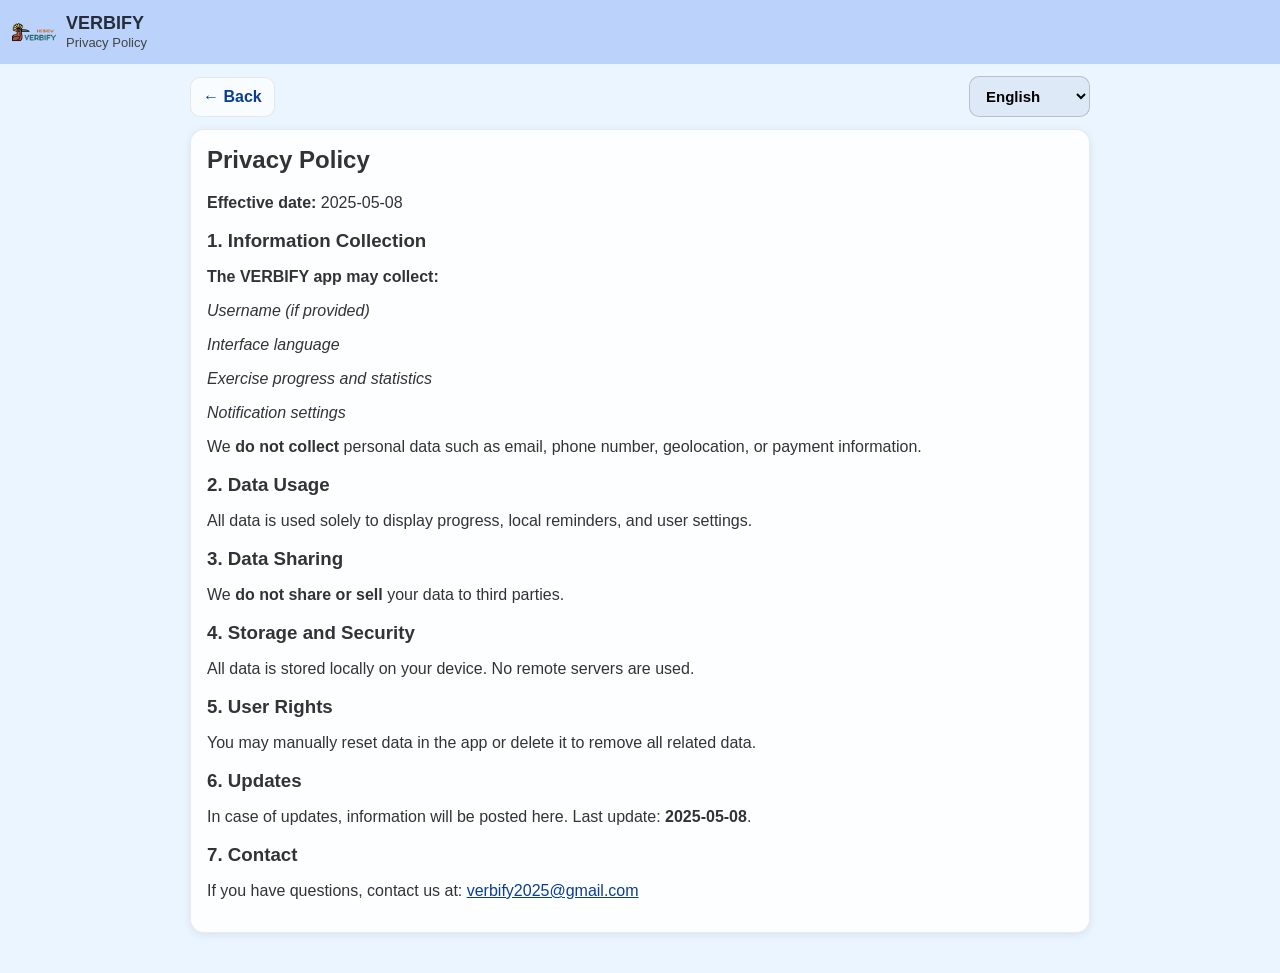
==== privacy.html @ 3adeab03 "Add files via upload" ====
<!DOCTYPE html>
<html lang="en">
<head>
  <meta charset="UTF-8" />
  <meta name="viewport" content="width=device-width, initial-scale=1.0" />
  <meta name="google" content="notranslate" />
  <title>Privacy Policy • VERBIFY</title>

  <style>
    body {
      font-family: sans-serif;
      margin: 0;
      padding: 0;
      background: #eaf5ff;
      color: #333;
    }

    header {
      background: #bbd3fa;
      padding: 10px 12px;
      display: flex;
      align-items: center;
      gap: 10px;
    }

    header img {
      height: 44px;
      width: auto;
    }

    header .title {
      display: flex;
      flex-direction: column;
      line-height: 1.2;
    }

    header .title h1 {
      margin: 0;
      font-size: 18px;
      color: #262d3a;
    }

    header .title p {
      margin: 0;
      font-size: 13px;
      color: #333;
      opacity: 0.9;
    }

    .topbar {
      max-width: 900px;
      margin: 0 auto;
      padding: 12px 16px 0;
      display: flex;
      justify-content: space-between;
      align-items: center;
      gap: 12px;
    }

    .back-link {
      display: inline-flex;
      align-items: center;
      gap: 8px;
      text-decoration: none;
      color: #0b3d91;
      font-weight: 700;
      background: rgba(255,255,255,0.65);
      border: 1px solid rgba(0,0,0,0.08);
      padding: 10px 12px;
      border-radius: 10px;
    }

    .lang-select {
      padding: 10px 12px;
      font-size: 15px;
      font-weight: 700;
      border: 1px solid rgba(0,0,0,0.18);
      border-radius: 10px;
      background: #dee9f8;
      cursor: pointer;
    }

    .container {
      max-width: 900px;
      margin: 0 auto;
      padding: 12px 16px 40px;
    }

    .card {
      background: rgba(255,255,255,0.85);
      border: 1px solid rgba(0,0,0,0.08);
      border-radius: 14px;
      padding: 16px;
      box-shadow: 0 2px 8px rgba(0,0,0,0.08);
    }

    .privacy-text { display: none; }
    .privacy-text.visible { display: block; }

    .privacy-text h2 { margin-top: 0; }
    .privacy-text h3 { margin-bottom: 6px; margin-top: 18px; }

    .rtl { direction: rtl; text-align: right; }
    a { color: #0b3d91; }
  </style>
</head>

<body>
  <header>
    <img src="VERBIFY.png" alt="VERBIFY Logo" />
    <div class="title">
      <h1>VERBIFY</h1>
      <p>Privacy Policy</p>
    </div>
  </header>

  <div class="topbar">
    <a class="back-link" href="index.html">← Back</a>

    <select id="lang" class="lang-select" aria-label="Language">
      <option value="en">English</option>
      <option value="ru">Русский</option>
      <option value="fr">Français</option>
      <option value="es">Español</option>
      <option value="pt">Português</option>
      <option value="ar">العربية</option>
      <option value="am">አማርኛ</option>
      <option value="he">עברית</option>
    </select>
  </div>

  <div class="container">
    <div class="card">

      <!-- RU -->
      <div id="privacy-ru" class="privacy-text">
        <h2>Политика конфиденциальности</h2>
        <p><strong>Дата вступления в силу:</strong> 2025-05-08</p>

        <h3>1. Сбор информации</h3>
        <p><strong>Приложение VERBIFY может собирать:</strong></p>
        <p><em>Имя пользователя (если указано)</em></p>
        <p><em>Язык интерфейса</em></p>
        <p><em>Прогресс и статистику упражнений</em></p>
        <p><em>Настройки уведомлений</em></p>
        <p>Мы <strong>не собираем</strong> личные данные, такие как email, номер телефона, геолокация или платёжные данные.</p>

        <h3>2. Использование данных</h3>
        <p>Все данные используются исключительно для отображения прогресса, локальных напоминаний и пользовательских настроек.</p>

        <h3>3. Передача данных</h3>
        <p>Мы <strong>не передаём и не продаём</strong> ваши данные третьим лицам.</p>

        <h3>4. Хранение и безопасность</h3>
        <p>Все данные хранятся локально на вашем устройстве. Мы не используем удалённые серверы.</p>

        <h3>5. Права пользователя</h3>
        <p>Вы можете сбросить данные вручную в приложении или удалить его, чтобы удалить все связанные данные.</p>

        <h3>6. Обновления</h3>
        <p>В случае обновлений, информация будет размещена здесь. Последнее обновление: <strong>2025-05-08</strong>.</p>

        <h3>7. Контакты</h3>
        <p>Если у вас есть вопросы, напишите нам: <a href="mailto:verbify2025@gmail.com">verbify2025@gmail.com</a></p>
      </div>

      <!-- EN -->
      <div id="privacy-en" class="privacy-text">
        <h2>Privacy Policy</h2>
        <p><strong>Effective date:</strong> 2025-05-08</p>

        <h3>1. Information Collection</h3>
        <p><strong>The VERBIFY app may collect:</strong></p>
        <p><em>Username (if provided)</em></p>
        <p><em>Interface language</em></p>
        <p><em>Exercise progress and statistics</em></p>
        <p><em>Notification settings</em></p>
        <p>We <strong>do not collect</strong> personal data such as email, phone number, geolocation, or payment information.</p>

        <h3>2. Data Usage</h3>
        <p>All data is used solely to display progress, local reminders, and user settings.</p>

        <h3>3. Data Sharing</h3>
        <p>We <strong>do not share or sell</strong> your data to third parties.</p>

        <h3>4. Storage and Security</h3>
        <p>All data is stored locally on your device. No remote servers are used.</p>

        <h3>5. User Rights</h3>
        <p>You may manually reset data in the app or delete it to remove all related data.</p>

        <h3>6. Updates</h3>
        <p>In case of updates, information will be posted here. Last update: <strong>2025-05-08</strong>.</p>

        <h3>7. Contact</h3>
        <p>If you have questions, contact us at: <a href="mailto:verbify2025@gmail.com">verbify2025@gmail.com</a></p>
      </div>

      <!-- FR -->
      <div id="privacy-fr" class="privacy-text">
        <h2>Politique de confidentialité</h2>
        <p><strong>Date d’entrée en vigueur :</strong> 2025-05-08</p>
        <h3>1. Collecte d’informations</h3>
        <p><strong>L'application VERBIFY peut collecter :</strong></p>
        <p><em>Nom d'utilisateur (si fourni)</em></p>
        <p><em>Langue de l’interface</em></p>
        <p><em>Progression et statistiques des exercices</em></p>
        <p><em>Paramètres de notification</em></p>
        <p>Nous <strong>ne collectons pas</strong> de données personnelles telles que l’email, le numéro de téléphone, la géolocalisation ou les informations de paiement.</p>
        <h3>2. Utilisation des données</h3>
        <p>Les données sont utilisées uniquement pour afficher les progrès, envoyer des rappels locaux et gérer les paramètres utilisateur.</p>
        <h3>3. Partage des données</h3>
        <p>Nous <strong>ne partageons ni ne vendons</strong> vos données à des tiers.</p>
        <h3>4. Stockage et sécurité</h3>
        <p>Toutes les données sont stockées localement sur votre appareil. Aucun serveur distant n’est utilisé.</p>
        <h3>5. Droits de l’utilisateur</h3>
        <p>Vous pouvez réinitialiser manuellement les données dans l’application ou la supprimer pour effacer toutes les données associées.</p>
        <h3>6. Mises à jour</h3>
        <p>En cas de mise à jour, les informations seront publiées ici. Dernière mise à jour : <strong>2025-05-08</strong>.</p>
        <h3>7. Contact</h3>
        <p>Si vous avez des questions, contactez-nous à : <a href="mailto:verbify2025@gmail.com">verbify2025@gmail.com</a></p>
      </div>

      <!-- ES -->
      <div id="privacy-es" class="privacy-text">
        <h2>Política de privacidad</h2>
        <p><strong>Fecha de entrada en vigor:</strong> 2025-05-08</p>
        <h3>1. Recopilación de información</h3>
        <p><strong>La app VERBIFY puede recopilar:</strong></p>
        <p><em>Nombre de usuario (si se proporciona)</em></p>
        <p><em>Idioma de la interfaz</em></p>
        <p><em>Progreso y estadísticas de ejercicios</em></p>
        <p><em>Configuración de notificaciones</em></p>
        <p>No <strong>recopilamos</strong> datos personales como correo electrónico, número de teléfono, geolocalización o información de pago.</p>
        <h3>2. Uso de los datos</h3>
        <p>Los datos se usan solo para mostrar el progreso, enviar recordatorios locales y guardar configuraciones del usuario.</p>
        <h3>3. Compartir datos</h3>
        <p>No <strong>compartimos ni vendemos</strong> sus datos a terceros.</p>
        <h3>4. Almacenamiento y seguridad</h3>
        <p>Todos los datos se almacenan localmente en su dispositivo. No se utilizan servidores remotos.</p>
        <h3>5. Derechos del usuario</h3>
        <p>Puede restablecer manualmente los datos en la aplicación o eliminarla para borrar todos los datos.</p>
        <h3>6. Actualizaciones</h3>
        <p>En caso de actualizaciones, se publicará la información aquí. Última actualización: <strong>2025-05-08</strong>.</p>
        <h3>7. Contacto</h3>
        <p>Si tiene preguntas, contáctenos: <a href="mailto:verbify2025@gmail.com">verbify2025@gmail.com</a></p>
      </div>

      <!-- PT -->
      <div id="privacy-pt" class="privacy-text">
        <h2>Política de Privacidade</h2>
        <p><strong>Data de vigência:</strong> 2025-05-08</p>
        <h3>1. Coleta de informações</h3>
        <p><strong>O aplicativo VERBIFY pode coletar:</strong></p>
        <p><em>Nome de usuário (se fornecido)</em></p>
        <p><em>Idioma da interface</em></p>
        <p><em>Progresso e estatísticas dos exercícios</em></p>
        <p><em>Configurações de notificação</em></p>
        <p>Não <strong>coletamos</strong> dados pessoais como email, número de telefone, localização ou informações de pagamento.</p>
        <h3>2. Uso dos dados</h3>
        <p>Todos os dados são usados apenas para exibir progresso, lembretes locais e configurações do usuário.</p>
        <h3>3. Compartilhamento de dados</h3>
        <p>Não <strong>compartilhamos nem vendemos</strong> seus dados a terceiros.</p>
        <h3>4. Armazenamento e segurança</h3>
        <p>Todos os dados são armazenados localmente no seu dispositivo. Não utilizamos servidores remotos.</p>
        <h3>5. Direitos do usuário</h3>
        <p>Você pode redefinir os dados manualmente no aplicativo ou excluí-lo para remover todos os dados.</p>
        <h3>6. Atualizações</h3>
        <p>Em caso de atualizações, as informações serão publicadas aqui. Última atualização: <strong>2025-05-08</strong>.</p>
        <h3>7. Contato</h3>
        <p>Se tiver dúvidas, entre em contato: <a href="mailto:verbify2025@gmail.com">verbify2025@gmail.com</a></p>
      </div>

      <!-- AR -->
      <div id="privacy-ar" class="privacy-text rtl">
        <h2>سياسة الخصوصية</h2>
        <p><strong>تاريخ السريان:</strong> 2025-05-08</p>
        <h3>1. جمع المعلومات</h3>
        <p><strong>قد يقوم تطبيق VERBIFY بجمع:</strong></p>
        <p><em>اسم المستخدم (إذا تم إدخاله)</em></p>
        <p><em>لغة الواجهة</em></p>
        <p><em>تقدّم المستخدم وإحصائيات التمارين</em></p>
        <p><em>إعدادات الإشعارات</em></p>
        <p>نحن <strong>لا نجمع</strong> معلومات شخصية مثل البريد الإلكتروني أو رقم الهاتف أو الموقع الجغرافي أو بيانات الدفع.</p>
        <h3>2. استخدام البيانات</h3>
        <p>يتم استخدام جميع البيانات فقط لعرض التقدم، الإشعارات المحلية، والإعدادات الشخصية.</p>
        <h3>3. مشاركة البيانات</h3>
        <p>نحن <strong>لا نشارك ولا نبيع</strong> بياناتك لأي جهة خارجية.</p>
        <h3>4. التخزين والأمان</h3>
        <p>يتم حفظ جميع البيانات محلياً على جهازك. لا نستخدم خوادم بعيدة.</p>
        <h3>5. حقوق المستخدم</h3>
        <p>يمكنك إعادة تعيين البيانات يدوياً من التطبيق أو حذفه لإزالة جميع البيانات.</p>
        <h3>6. التحديثات</h3>
        <p>في حال وجود تحديثات، سيتم نشر المعلومات هنا. آخر تحديث: <strong>2025-05-08</strong>.</p>
        <h3>7. التواصل</h3>
        <p>للاستفسارات، راسلنا على: <a href="mailto:verbify2025@gmail.com">verbify2025@gmail.com</a></p>
      </div>

      <!-- AM -->
      <div id="privacy-am" class="privacy-text">
        <h2>የግላዊነት ፖሊሲ</h2>
        <p><strong>ተግባራዊ ቀን፡</strong> 2025-05-08</p>
        <h3>1. መረጃ ማከማቻ</h3>
        <p><strong>VERBIFY መተግበሪያ የሚከማቸው መረጃዎች:</strong></p>
        <p><em>የተጠቃሚ ስም (ካስገባው)</em></p>
        <p><em>የትንሳኤ ቋንቋ</em></p>
        <p><em>የልምድ እድገት እና ስታቲስቲክስ</em></p>
        <p><em>የአስታዋሽ ቅንብሮች</em></p>
        <p>እኛ <strong>የግል መረጃዎችን</strong> (ኢሜይል፣ ስልክ፣ አካባቢ፣ የመክፈያ መረጃ) አንከማችም።</p>
        <h3>2. የመረጃ አጠቃቀም</h3>
        <p>መረጃዎቹ ብቻ ለልምድ ማሳያ፣ አስታዋሽ እና ቅንብር ይጠቀማሉ።</p>
        <h3>3. የመረጃ ማጋራት</h3>
        <p>እኛ መረጃዎችን <strong>አንጋራም፣ አንሸጥም</strong>።</p>
        <h3>4. ቀመጥና ደህንነት</h3>
        <p>መረጃዎቹ በመሣሪያዎ ላይ ብቻ ይቀመጣሉ። አርቲፊሻል አካባቢ አይጠቀምም።</p>
        <h3>5. የተጠቃሚ መብቶች</h3>
        <p>መረጃዎችን በመተግበሪያው ማጥፋት ወይም መስረዝ ይችላሉ።</p>
        <h3>6. አዳዲስ እንዲሁም አሻሻዎች</h3>
        <p>በማንኛውም አዳዲስ ላይ መረጃው እዚህ ይታያል። የመጨረሻ ዝመና፡ <strong>2025-05-08</strong></p>
        <h3>7. መገናኛ</h3>
        <p>ለጥያቄዎች፡ <a href="mailto:verbify2025@gmail.com">verbify2025@gmail.com</a></p>
      </div>

      <!-- HE -->
      <div id="privacy-he" class="privacy-text rtl">
        <h2>מדיניות פרטיות</h2>
        <p><strong>תאריך התחולה:</strong> 2025-05-08</p>
        <h3>1. איסוף מידע</h3>
        <p><strong>האפליקציה VERBIFY עשויה לאסוף:</strong></p>
        <p><em>שם משתמש (אם סופק)</em></p>
        <p><em>שפת הממשק</em></p>
        <p><em>התקדמות וסטטיסטיקות של תרגולים</em></p>
        <p><em>הגדרות התראות</em></p>
        <p>איננו <strong>אוספים</strong> מידע אישי כגון דוא"ל, מספר טלפון, מיקום גאוגרפי או פרטי תשלום.</p>
        <h3>2. שימוש במידע</h3>
        <p>כל המידע משמש רק להצגת התקדמות, תזכורות מקומיות והגדרות אישיות.</p>
        <h3>3. שיתוף מידע</h3>
        <p>איננו <strong>משתפים או מוכרים</strong> את המידע שלך לצדדים שלישיים.</p>
        <h3>4. אחסון ואבטחה</h3>
        <p>כל הנתונים נשמרים מקומית על המכשיר שלך. אין שימוש בשרתים חיצוניים.</p>
        <h3>5. זכויות המשתמש</h3>
        <p>ניתן לאפס את המידע באפליקציה או למחוק אותה כדי להסיר את כל הנתונים.</p>
        <h3>6. עדכונים</h3>
        <p>במקרה של עדכונים, המידע יפורסם כאן. עדכון אחרון: <strong>2025-05-08</strong>.</p>
        <h3>7. יצירת קשר</h3>
        <p>לשאלות: <a href="mailto:verbify2025@gmail.com">verbify2025@gmail.com</a></p>
      </div>

    </div>
  </div>

  <script>
    const selector = document.getElementById('lang');

    function getPreferredLang() {
      const browserLangs = (navigator.languages && navigator.languages.length)
        ? navigator.languages
        : [navigator.language || navigator.userLanguage || 'en'];

      for (let lang of browserLangs) {
        if (!lang) continue;
        lang = lang.toLowerCase();
        if (lang.startsWith('ru')) return 'ru';
        if (lang.startsWith('fr')) return 'fr';
        if (lang.startsWith('es')) return 'es';
        if (lang.startsWith('pt')) return 'pt';
        if (lang.startsWith('ar')) return 'ar';
        if (lang.startsWith('am')) return 'am';
        if (lang.startsWith('he') || lang.startsWith('iw')) return 'he';
        if (lang.startsWith('en')) return 'en';
      }
      return 'en';
    }

    function applyLang(lang) {
      // Спрятать всё
      document.querySelectorAll('.privacy-text').forEach(div => div.classList.remove('visible'));

      // Показать нужное
      const current = document.getElementById('privacy-' + lang) || document.getElementById('privacy-en');
      if (current) current.classList.add('visible');

      // RTL для AR/HE
      // (внутри блоков уже стоят rtl-классы, так что это просто подстраховка)
      selector.value = lang;
    }

    // lang из URL ?lang=xx
    function getLangFromQuery() {
      const p = new URLSearchParams(window.location.search);
      const lang = (p.get('lang') || '').toLowerCase();
      const allowed = ['en','ru','fr','es','pt','ar','am','he'];
      return allowed.includes(lang) ? lang : null;
    }

    selector.addEventListener('change', (e) => {
      const lang = e.target.value;
      applyLang(lang);

      // обновим URL, чтобы можно было копировать ссылку
      const url = new URL(window.location.href);
      url.searchParams.set('lang', lang);
      window.history.replaceState({}, '', url.toString());
    });

    window.addEventListener('DOMContentLoaded', () => {
      const fromQuery = getLangFromQuery();
      const initial = fromQuery || getPreferredLang();
      applyLang(initial);
    });
  </script>
</body>
</html>
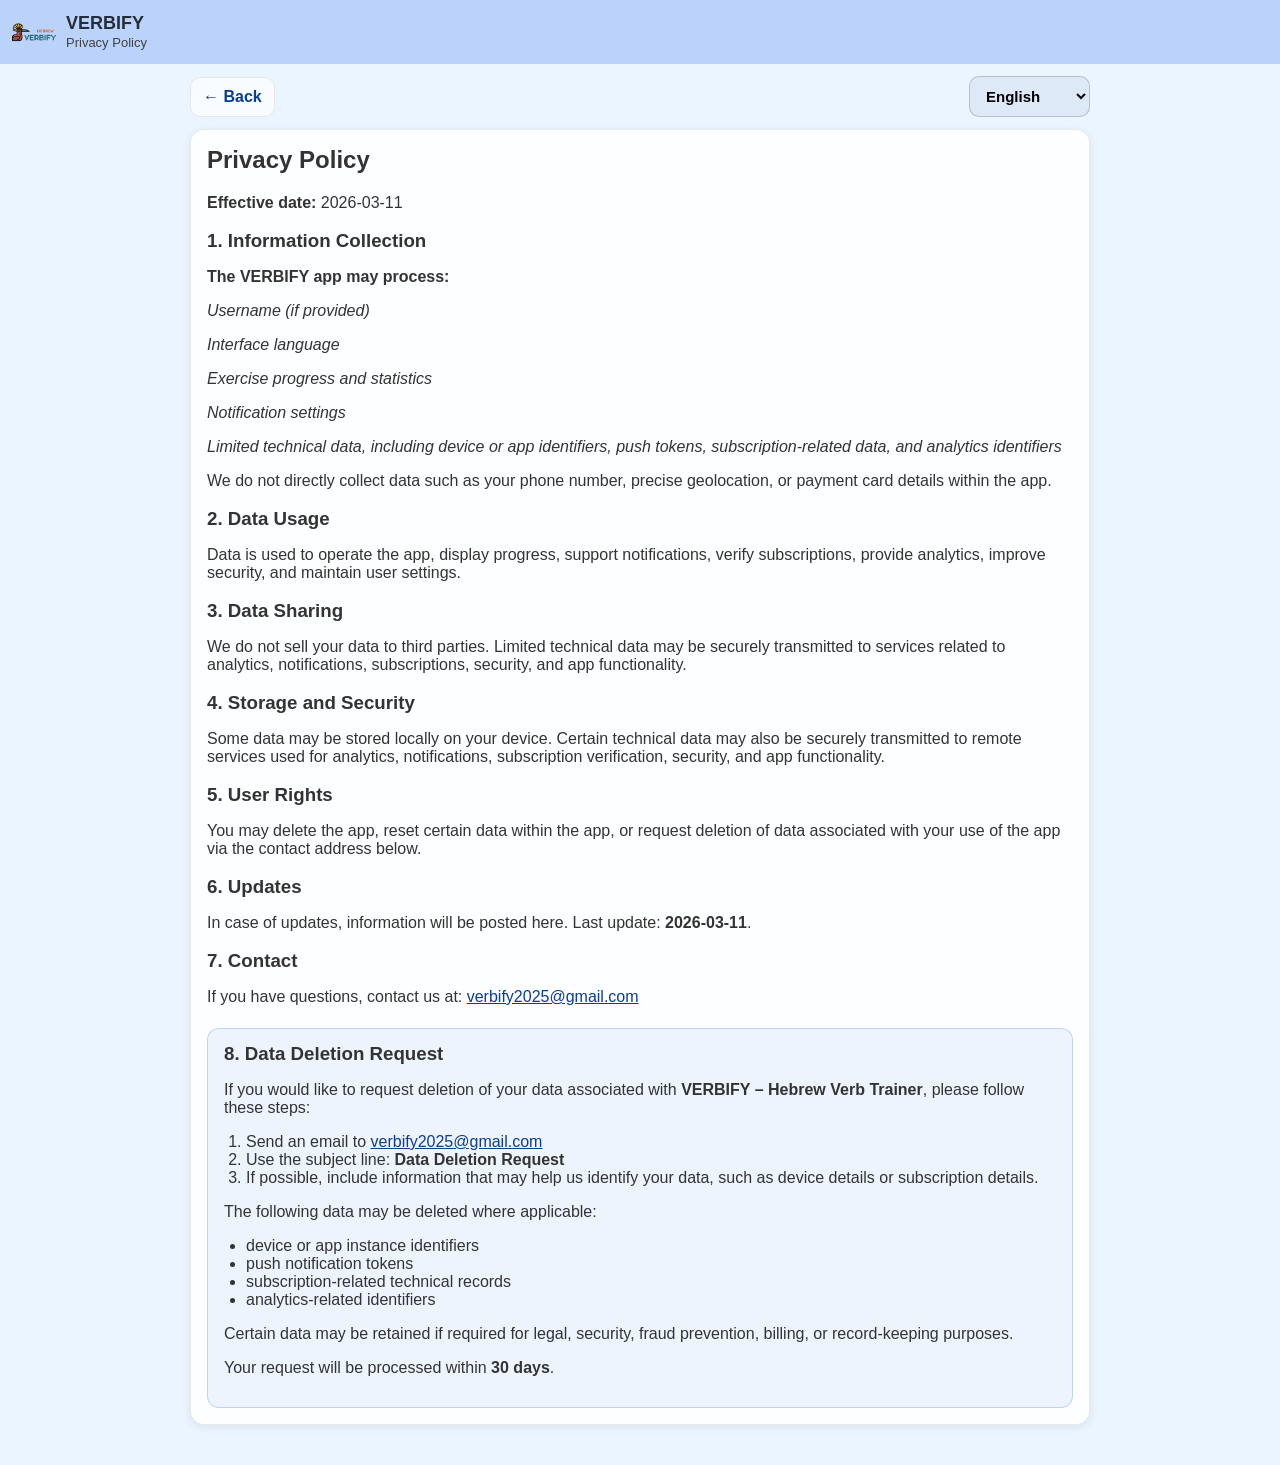
==== commit 15c79c58: "Add files via upload" ====
--- a/privacy.html
+++ b/privacy.html
@@ -100,6 +100,31 @@
     .privacy-text h2 { margin-top: 0; }
     .privacy-text h3 { margin-bottom: 6px; margin-top: 18px; }
 
+    .deletion-box {
+      margin-top: 22px;
+      padding: 14px 16px;
+      background: rgba(187, 211, 250, 0.22);
+      border: 1px solid rgba(11, 61, 145, 0.18);
+      border-radius: 12px;
+    }
+
+    .deletion-box h3 {
+      margin-top: 0;
+    }
+
+    .deletion-box ol,
+    .deletion-box ul {
+      padding-left: 22px;
+      margin-top: 8px;
+      margin-bottom: 10px;
+    }
+
+    .rtl .deletion-box ol,
+    .rtl .deletion-box ul {
+      padding-left: 0;
+      padding-right: 22px;
+    }
+
     .rtl { direction: rtl; text-align: right; }
     a { color: #0b3d91; }
   </style>
@@ -135,215 +160,465 @@
       <!-- RU -->
       <div id="privacy-ru" class="privacy-text">
         <h2>Политика конфиденциальности</h2>
-        <p><strong>Дата вступления в силу:</strong> 2025-05-08</p>
+        <p><strong>Дата вступления в силу:</strong> 2026-03-11</p>
 
         <h3>1. Сбор информации</h3>
-        <p><strong>Приложение VERBIFY может собирать:</strong></p>
+        <p><strong>Приложение VERBIFY может обрабатывать:</strong></p>
         <p><em>Имя пользователя (если указано)</em></p>
         <p><em>Язык интерфейса</em></p>
         <p><em>Прогресс и статистику упражнений</em></p>
         <p><em>Настройки уведомлений</em></p>
-        <p>Мы <strong>не собираем</strong> личные данные, такие как email, номер телефона, геолокация или платёжные данные.</p>
+        <p><em>Ограниченные технические данные, включая идентификаторы устройства или приложения, push-токены, данные, связанные с подпиской, и аналитические идентификаторы</em></p>
+        <p>Мы не собираем напрямую такие данные, как номер телефона, точная геолокация или данные банковской карты внутри приложения.</p>
 
         <h3>2. Использование данных</h3>
-        <p>Все данные используются исключительно для отображения прогресса, локальных напоминаний и пользовательских настроек.</p>
+        <p>Данные используются для работы приложения, отображения прогресса, уведомлений, проверки подписок, аналитики, безопасности и пользовательских настроек.</p>
 
         <h3>3. Передача данных</h3>
-        <p>Мы <strong>не передаём и не продаём</strong> ваши данные третьим лицам.</p>
+        <p>Мы не продаём ваши данные третьим лицам. Ограниченные технические данные могут передаваться в зашифрованном виде сервисам, связанным с аналитикой, уведомлениями, подписками, безопасностью и функциональностью приложения.</p>
 
         <h3>4. Хранение и безопасность</h3>
-        <p>Все данные хранятся локально на вашем устройстве. Мы не используем удалённые серверы.</p>
+        <p>Часть данных может храниться локально на вашем устройстве. Некоторые технические данные также могут безопасно передаваться на удалённые сервисы, используемые для аналитики, уведомлений, проверки подписок, безопасности и работы приложения.</p>
 
         <h3>5. Права пользователя</h3>
-        <p>Вы можете сбросить данные вручную в приложении или удалить его, чтобы удалить все связанные данные.</p>
+        <p>Вы можете удалить приложение, сбросить часть данных внутри приложения или запросить удаление данных, связанных с использованием приложения, по контактному адресу ниже.</p>
 
         <h3>6. Обновления</h3>
-        <p>В случае обновлений, информация будет размещена здесь. Последнее обновление: <strong>2025-05-08</strong>.</p>
+        <p>В случае обновлений информация будет размещена здесь. Последнее обновление: <strong>2026-03-11</strong>.</p>
 
         <h3>7. Контакты</h3>
         <p>Если у вас есть вопросы, напишите нам: <a href="mailto:verbify2025@gmail.com">verbify2025@gmail.com</a></p>
+
+        <div class="deletion-box">
+          <h3>8. Запрос на удаление данных</h3>
+          <p>
+            Если вы хотите запросить удаление данных, связанных с приложением
+            <strong>VERBIFY – Hebrew Verb Trainer</strong>, выполните следующие действия:
+          </p>
+          <ol>
+            <li>Отправьте письмо на адрес <a href="mailto:verbify2025@gmail.com">verbify2025@gmail.com</a></li>
+            <li>Укажите тему письма: <strong>Удаление данных</strong></li>
+            <li>По возможности укажите сведения, которые помогут найти ваши данные, например данные устройства или подписки.</li>
+          </ol>
+          <p>При наличии могут быть удалены следующие данные:</p>
+          <ul>
+            <li>идентификаторы устройства или экземпляра приложения</li>
+            <li>токены push-уведомлений</li>
+            <li>технические записи, связанные с подпиской</li>
+            <li>аналитические идентификаторы</li>
+          </ul>
+          <p>
+            Некоторые данные могут быть сохранены, если это требуется по юридическим причинам,
+            для безопасности, предотвращения мошенничества, биллинга или ведения записей.
+          </p>
+          <p>Запрос обрабатывается в течение <strong>30 дней</strong>.</p>
+        </div>
       </div>
 
       <!-- EN -->
       <div id="privacy-en" class="privacy-text">
         <h2>Privacy Policy</h2>
-        <p><strong>Effective date:</strong> 2025-05-08</p>
+        <p><strong>Effective date:</strong> 2026-03-11</p>
 
         <h3>1. Information Collection</h3>
-        <p><strong>The VERBIFY app may collect:</strong></p>
+        <p><strong>The VERBIFY app may process:</strong></p>
         <p><em>Username (if provided)</em></p>
         <p><em>Interface language</em></p>
         <p><em>Exercise progress and statistics</em></p>
         <p><em>Notification settings</em></p>
-        <p>We <strong>do not collect</strong> personal data such as email, phone number, geolocation, or payment information.</p>
+        <p><em>Limited technical data, including device or app identifiers, push tokens, subscription-related data, and analytics identifiers</em></p>
+        <p>We do not directly collect data such as your phone number, precise geolocation, or payment card details within the app.</p>
 
         <h3>2. Data Usage</h3>
-        <p>All data is used solely to display progress, local reminders, and user settings.</p>
+        <p>Data is used to operate the app, display progress, support notifications, verify subscriptions, provide analytics, improve security, and maintain user settings.</p>
 
         <h3>3. Data Sharing</h3>
-        <p>We <strong>do not share or sell</strong> your data to third parties.</p>
+        <p>We do not sell your data to third parties. Limited technical data may be securely transmitted to services related to analytics, notifications, subscriptions, security, and app functionality.</p>
 
         <h3>4. Storage and Security</h3>
-        <p>All data is stored locally on your device. No remote servers are used.</p>
+        <p>Some data may be stored locally on your device. Certain technical data may also be securely transmitted to remote services used for analytics, notifications, subscription verification, security, and app functionality.</p>
 
         <h3>5. User Rights</h3>
-        <p>You may manually reset data in the app or delete it to remove all related data.</p>
+        <p>You may delete the app, reset certain data within the app, or request deletion of data associated with your use of the app via the contact address below.</p>
 
         <h3>6. Updates</h3>
-        <p>In case of updates, information will be posted here. Last update: <strong>2025-05-08</strong>.</p>
+        <p>In case of updates, information will be posted here. Last update: <strong>2026-03-11</strong>.</p>
 
         <h3>7. Contact</h3>
         <p>If you have questions, contact us at: <a href="mailto:verbify2025@gmail.com">verbify2025@gmail.com</a></p>
+
+        <div class="deletion-box">
+          <h3>8. Data Deletion Request</h3>
+          <p>
+            If you would like to request deletion of your data associated with
+            <strong>VERBIFY – Hebrew Verb Trainer</strong>, please follow these steps:
+          </p>
+          <ol>
+            <li>Send an email to <a href="mailto:verbify2025@gmail.com">verbify2025@gmail.com</a></li>
+            <li>Use the subject line: <strong>Data Deletion Request</strong></li>
+            <li>If possible, include information that may help us identify your data, such as device details or subscription details.</li>
+          </ol>
+          <p>The following data may be deleted where applicable:</p>
+          <ul>
+            <li>device or app instance identifiers</li>
+            <li>push notification tokens</li>
+            <li>subscription-related technical records</li>
+            <li>analytics-related identifiers</li>
+          </ul>
+          <p>
+            Certain data may be retained if required for legal, security, fraud prevention,
+            billing, or record-keeping purposes.
+          </p>
+          <p>Your request will be processed within <strong>30 days</strong>.</p>
+        </div>
       </div>
 
       <!-- FR -->
       <div id="privacy-fr" class="privacy-text">
         <h2>Politique de confidentialité</h2>
-        <p><strong>Date d’entrée en vigueur :</strong> 2025-05-08</p>
+        <p><strong>Date d’entrée en vigueur :</strong> 2026-03-11</p>
+
         <h3>1. Collecte d’informations</h3>
-        <p><strong>L'application VERBIFY peut collecter :</strong></p>
+        <p><strong>L'application VERBIFY peut traiter :</strong></p>
         <p><em>Nom d'utilisateur (si fourni)</em></p>
         <p><em>Langue de l’interface</em></p>
         <p><em>Progression et statistiques des exercices</em></p>
         <p><em>Paramètres de notification</em></p>
-        <p>Nous <strong>ne collectons pas</strong> de données personnelles telles que l’email, le numéro de téléphone, la géolocalisation ou les informations de paiement.</p>
+        <p><em>Données techniques limitées, y compris les identifiants de l’appareil ou de l’application, les jetons push, les données liées à l’abonnement et les identifiants analytiques</em></p>
+        <p>Nous ne collectons pas directement dans l’application des données telles que le numéro de téléphone, la géolocalisation précise ou les informations de carte bancaire.</p>
+
         <h3>2. Utilisation des données</h3>
-        <p>Les données sont utilisées uniquement pour afficher les progrès, envoyer des rappels locaux et gérer les paramètres utilisateur.</p>
+        <p>Les données sont utilisées pour faire fonctionner l’application, afficher la progression, prendre en charge les notifications, vérifier les abonnements, fournir des analyses, renforcer la sécurité et conserver les paramètres utilisateur.</p>
+
         <h3>3. Partage des données</h3>
-        <p>Nous <strong>ne partageons ni ne vendons</strong> vos données à des tiers.</p>
+        <p>Nous ne vendons pas vos données à des tiers. Des données techniques limitées peuvent être transmises de manière sécurisée à des services liés à l’analyse, aux notifications, aux abonnements, à la sécurité et au bon fonctionnement de l’application.</p>
+
         <h3>4. Stockage et sécurité</h3>
-        <p>Toutes les données sont stockées localement sur votre appareil. Aucun serveur distant n’est utilisé.</p>
+        <p>Certaines données peuvent être stockées localement sur votre appareil. Certaines données techniques peuvent également être transmises de manière sécurisée à des services distants utilisés pour l’analyse, les notifications, la vérification des abonnements, la sécurité et le fonctionnement de l’application.</p>
+
         <h3>5. Droits de l’utilisateur</h3>
-        <p>Vous pouvez réinitialiser manuellement les données dans l’application ou la supprimer pour effacer toutes les données associées.</p>
+        <p>Vous pouvez supprimer l’application, réinitialiser certaines données dans l’application ou demander la suppression des données associées à votre utilisation de l’application via l’adresse de contact ci-dessous.</p>
+
         <h3>6. Mises à jour</h3>
-        <p>En cas de mise à jour, les informations seront publiées ici. Dernière mise à jour : <strong>2025-05-08</strong>.</p>
+        <p>En cas de mise à jour, les informations seront publiées ici. Dernière mise à jour : <strong>2026-03-11</strong>.</p>
+
         <h3>7. Contact</h3>
         <p>Si vous avez des questions, contactez-nous à : <a href="mailto:verbify2025@gmail.com">verbify2025@gmail.com</a></p>
+
+        <div class="deletion-box">
+          <h3>8. Demande de suppression des données</h3>
+          <p>
+            Si vous souhaitez demander la suppression des données associées à
+            <strong>VERBIFY – Hebrew Verb Trainer</strong>, veuillez suivre les étapes suivantes :
+          </p>
+          <ol>
+            <li>Envoyez un email à <a href="mailto:verbify2025@gmail.com">verbify2025@gmail.com</a></li>
+            <li>Indiquez l’objet : <strong>Demande de suppression des données</strong></li>
+            <li>Si possible, incluez des informations permettant d’identifier vos données, par exemple des informations sur l’appareil ou l’abonnement.</li>
+          </ol>
+          <p>Les données suivantes peuvent être supprimées, le cas échéant :</p>
+          <ul>
+            <li>identifiants de l’appareil ou de l’instance de l’application</li>
+            <li>jetons de notification push</li>
+            <li>données techniques liées à l’abonnement</li>
+            <li>identifiants liés à l’analyse</li>
+          </ul>
+          <p>
+            Certaines données peuvent être conservées si cela est requis pour des raisons
+            juridiques, de sécurité, de prévention de la fraude, de facturation ou d’archivage.
+          </p>
+          <p>Votre demande sera traitée sous <strong>30 jours</strong>.</p>
+        </div>
       </div>
 
       <!-- ES -->
       <div id="privacy-es" class="privacy-text">
         <h2>Política de privacidad</h2>
-        <p><strong>Fecha de entrada en vigor:</strong> 2025-05-08</p>
+        <p><strong>Fecha de entrada en vigor:</strong> 2026-03-11</p>
+
         <h3>1. Recopilación de información</h3>
-        <p><strong>La app VERBIFY puede recopilar:</strong></p>
+        <p><strong>La app VERBIFY puede procesar:</strong></p>
         <p><em>Nombre de usuario (si se proporciona)</em></p>
         <p><em>Idioma de la interfaz</em></p>
         <p><em>Progreso y estadísticas de ejercicios</em></p>
         <p><em>Configuración de notificaciones</em></p>
-        <p>No <strong>recopilamos</strong> datos personales como correo electrónico, número de teléfono, geolocalización o información de pago.</p>
+        <p><em>Datos técnicos limitados, incluidos identificadores del dispositivo o de la aplicación, tokens push, datos relacionados con la suscripción e identificadores analíticos</em></p>
+        <p>No recopilamos directamente dentro de la aplicación datos como número de teléfono, geolocalización precisa o datos de tarjeta bancaria.</p>
+
         <h3>2. Uso de los datos</h3>
-        <p>Los datos se usan solo para mostrar el progreso, enviar recordatorios locales y guardar configuraciones del usuario.</p>
+        <p>Los datos se utilizan para el funcionamiento de la aplicación, mostrar el progreso, gestionar notificaciones, verificar suscripciones, proporcionar analítica, mejorar la seguridad y mantener la configuración del usuario.</p>
+
         <h3>3. Compartir datos</h3>
-        <p>No <strong>compartimos ni vendemos</strong> sus datos a terceros.</p>
+        <p>No vendemos sus datos a terceros. Los datos técnicos limitados pueden transmitirse de forma segura a servicios relacionados con analítica, notificaciones, suscripciones, seguridad y funcionalidad de la aplicación.</p>
+
         <h3>4. Almacenamiento y seguridad</h3>
-        <p>Todos los datos se almacenan localmente en su dispositivo. No se utilizan servidores remotos.</p>
+        <p>Algunos datos pueden almacenarse localmente en su dispositivo. Ciertos datos técnicos también pueden transmitirse de forma segura a servicios remotos utilizados para analítica, notificaciones, verificación de suscripciones, seguridad y funcionamiento de la aplicación.</p>
+
         <h3>5. Derechos del usuario</h3>
-        <p>Puede restablecer manualmente los datos en la aplicación o eliminarla para borrar todos los datos.</p>
+        <p>Puede eliminar la aplicación, restablecer ciertos datos dentro de la aplicación o solicitar la eliminación de los datos asociados a su uso de la aplicación mediante la dirección de contacto que aparece a continuación.</p>
+
         <h3>6. Actualizaciones</h3>
-        <p>En caso de actualizaciones, se publicará la información aquí. Última actualización: <strong>2025-05-08</strong>.</p>
+        <p>En caso de actualizaciones, se publicará la información aquí. Última actualización: <strong>2026-03-11</strong>.</p>
+
         <h3>7. Contacto</h3>
         <p>Si tiene preguntas, contáctenos: <a href="mailto:verbify2025@gmail.com">verbify2025@gmail.com</a></p>
+
+        <div class="deletion-box">
+          <h3>8. Solicitud de eliminación de datos</h3>
+          <p>
+            Si desea solicitar la eliminación de los datos asociados con
+            <strong>VERBIFY – Hebrew Verb Trainer</strong>, siga estos pasos:
+          </p>
+          <ol>
+            <li>Envíe un correo a <a href="mailto:verbify2025@gmail.com">verbify2025@gmail.com</a></li>
+            <li>Use el asunto: <strong>Solicitud de eliminación de datos</strong></li>
+            <li>Si es posible, incluya información que nos ayude a identificar sus datos, por ejemplo detalles del dispositivo o de la suscripción.</li>
+          </ol>
+          <p>Cuando corresponda, se podrán eliminar los siguientes datos:</p>
+          <ul>
+            <li>identificadores del dispositivo o de la instancia de la aplicación</li>
+            <li>tokens de notificaciones push</li>
+            <li>registros técnicos relacionados con la suscripción</li>
+            <li>identificadores relacionados con analítica</li>
+          </ul>
+          <p>
+            Algunos datos pueden conservarse si es necesario por motivos legales,
+            de seguridad, prevención del fraude, facturación o mantenimiento de registros.
+          </p>
+          <p>La solicitud se procesará en un plazo de <strong>30 días</strong>.</p>
+        </div>
       </div>
 
       <!-- PT -->
       <div id="privacy-pt" class="privacy-text">
         <h2>Política de Privacidade</h2>
-        <p><strong>Data de vigência:</strong> 2025-05-08</p>
+        <p><strong>Data de vigência:</strong> 2026-03-11</p>
+
         <h3>1. Coleta de informações</h3>
-        <p><strong>O aplicativo VERBIFY pode coletar:</strong></p>
+        <p><strong>O aplicativo VERBIFY pode processar:</strong></p>
         <p><em>Nome de usuário (se fornecido)</em></p>
         <p><em>Idioma da interface</em></p>
         <p><em>Progresso e estatísticas dos exercícios</em></p>
         <p><em>Configurações de notificação</em></p>
-        <p>Não <strong>coletamos</strong> dados pessoais como email, número de telefone, localização ou informações de pagamento.</p>
+        <p><em>Dados técnicos limitados, incluindo identificadores do dispositivo ou do aplicativo, tokens push, dados relacionados à assinatura e identificadores analíticos</em></p>
+        <p>Não coletamos diretamente dentro do aplicativo dados como número de telefone, geolocalização precisa ou dados de cartão de pagamento.</p>
+
         <h3>2. Uso dos dados</h3>
-        <p>Todos os dados são usados apenas para exibir progresso, lembretes locais e configurações do usuário.</p>
+        <p>Os dados são usados para operar o aplicativo, exibir progresso, oferecer notificações, verificar assinaturas, fornecer análises, melhorar a segurança e manter as configurações do usuário.</p>
+
         <h3>3. Compartilhamento de dados</h3>
-        <p>Não <strong>compartilhamos nem vendemos</strong> seus dados a terceiros.</p>
+        <p>Não vendemos seus dados a terceiros. Dados técnicos limitados podem ser transmitidos com segurança para serviços relacionados a análises, notificações, assinaturas, segurança e funcionalidade do aplicativo.</p>
+
         <h3>4. Armazenamento e segurança</h3>
-        <p>Todos os dados são armazenados localmente no seu dispositivo. Não utilizamos servidores remotos.</p>
+        <p>Alguns dados podem ser armazenados localmente no seu dispositivo. Certos dados técnicos também podem ser transmitidos com segurança para serviços remotos usados para análises, notificações, verificação de assinaturas, segurança e funcionamento do aplicativo.</p>
+
         <h3>5. Direitos do usuário</h3>
-        <p>Você pode redefinir os dados manualmente no aplicativo ou excluí-lo para remover todos os dados.</p>
+        <p>Você pode excluir o aplicativo, redefinir certos dados dentro do aplicativo ou solicitar a exclusão de dados associados ao seu uso do aplicativo através do endereço de contato abaixo.</p>
+
         <h3>6. Atualizações</h3>
-        <p>Em caso de atualizações, as informações serão publicadas aqui. Última atualização: <strong>2025-05-08</strong>.</p>
+        <p>Em caso de atualizações, as informações serão publicadas aqui. Última atualização: <strong>2026-03-11</strong>.</p>
+
         <h3>7. Contato</h3>
         <p>Se tiver dúvidas, entre em contato: <a href="mailto:verbify2025@gmail.com">verbify2025@gmail.com</a></p>
+
+        <div class="deletion-box">
+          <h3>8. Solicitação de exclusão de dados</h3>
+          <p>
+            Se você deseja solicitar a exclusão dos dados associados ao
+            <strong>VERBIFY – Hebrew Verb Trainer</strong>, siga estas etapas:
+          </p>
+          <ol>
+            <li>Envie um email para <a href="mailto:verbify2025@gmail.com">verbify2025@gmail.com</a></li>
+            <li>Use o assunto: <strong>Solicitação de exclusão de dados</strong></li>
+            <li>Se possível, inclua informações que ajudem a identificar seus dados, como detalhes do dispositivo ou da assinatura.</li>
+          </ol>
+          <p>Quando aplicável, os seguintes dados poderão ser excluídos:</p>
+          <ul>
+            <li>identificadores do dispositivo ou da instância do aplicativo</li>
+            <li>tokens de notificações push</li>
+            <li>registros técnicos relacionados à assinatura</li>
+            <li>identificadores relacionados à análise</li>
+          </ul>
+          <p>
+            Alguns dados podem ser mantidos quando necessário por motivos legais,
+            de segurança, prevenção de fraude, cobrança ou manutenção de registros.
+          </p>
+          <p>A solicitação será processada em até <strong>30 dias</strong>.</p>
+        </div>
       </div>
 
       <!-- AR -->
       <div id="privacy-ar" class="privacy-text rtl">
         <h2>سياسة الخصوصية</h2>
-        <p><strong>تاريخ السريان:</strong> 2025-05-08</p>
+        <p><strong>تاريخ السريان:</strong> 2026-03-11</p>
+
         <h3>1. جمع المعلومات</h3>
-        <p><strong>قد يقوم تطبيق VERBIFY بجمع:</strong></p>
+        <p><strong>قد يقوم تطبيق VERBIFY بمعالجة:</strong></p>
         <p><em>اسم المستخدم (إذا تم إدخاله)</em></p>
         <p><em>لغة الواجهة</em></p>
         <p><em>تقدّم المستخدم وإحصائيات التمارين</em></p>
         <p><em>إعدادات الإشعارات</em></p>
-        <p>نحن <strong>لا نجمع</strong> معلومات شخصية مثل البريد الإلكتروني أو رقم الهاتف أو الموقع الجغرافي أو بيانات الدفع.</p>
+        <p><em>بيانات تقنية محدودة، بما في ذلك معرّفات الجهاز أو التطبيق، ورموز push، والبيانات المتعلقة بالاشتراك، والمعرّفات التحليلية</em></p>
+        <p>نحن لا نجمع مباشرة داخل التطبيق بيانات مثل رقم الهاتف أو الموقع الجغرافي الدقيق أو بيانات بطاقة الدفع.</p>
+
         <h3>2. استخدام البيانات</h3>
-        <p>يتم استخدام جميع البيانات فقط لعرض التقدم، الإشعارات المحلية، والإعدادات الشخصية.</p>
+        <p>تُستخدم البيانات لتشغيل التطبيق، وعرض التقدم، ودعم الإشعارات، والتحقق من الاشتراكات، وتوفير التحليلات، وتعزيز الأمان، والحفاظ على إعدادات المستخدم.</p>
+
         <h3>3. مشاركة البيانات</h3>
-        <p>نحن <strong>لا نشارك ولا نبيع</strong> بياناتك لأي جهة خارجية.</p>
+        <p>نحن لا نبيع بياناتك لأطراف ثالثة. قد يتم نقل بيانات تقنية محدودة بشكل آمن إلى خدمات مرتبطة بالتحليلات والإشعارات والاشتراكات والأمان ووظائف التطبيق.</p>
+
         <h3>4. التخزين والأمان</h3>
-        <p>يتم حفظ جميع البيانات محلياً على جهازك. لا نستخدم خوادم بعيدة.</p>
+        <p>قد يتم تخزين بعض البيانات محلياً على جهازك. كما قد يتم نقل بعض البيانات التقنية بشكل آمن إلى خدمات بعيدة تُستخدم للتحليلات والإشعارات والتحقق من الاشتراكات والأمان وتشغيل التطبيق.</p>
+
         <h3>5. حقوق المستخدم</h3>
-        <p>يمكنك إعادة تعيين البيانات يدوياً من التطبيق أو حذفه لإزالة جميع البيانات.</p>
+        <p>يمكنك حذف التطبيق، أو إعادة تعيين بعض البيانات داخله، أو طلب حذف البيانات المرتبطة باستخدامك للتطبيق عبر عنوان الاتصال أدناه.</p>
+
         <h3>6. التحديثات</h3>
-        <p>في حال وجود تحديثات، سيتم نشر المعلومات هنا. آخر تحديث: <strong>2025-05-08</strong>.</p>
+        <p>في حال وجود تحديثات، سيتم نشر المعلومات هنا. آخر تحديث: <strong>2026-03-11</strong>.</p>
+
         <h3>7. التواصل</h3>
         <p>للاستفسارات، راسلنا على: <a href="mailto:verbify2025@gmail.com">verbify2025@gmail.com</a></p>
+
+        <div class="deletion-box">
+          <h3>8. طلب حذف البيانات</h3>
+          <p>
+            إذا كنت ترغب في طلب حذف البيانات المرتبطة بتطبيق
+            <strong>VERBIFY – Hebrew Verb Trainer</strong>، يرجى اتباع الخطوات التالية:
+          </p>
+          <ol>
+            <li>أرسل رسالة إلى <a href="mailto:verbify2025@gmail.com">verbify2025@gmail.com</a></li>
+            <li>اكتب في عنوان الرسالة: <strong>طلب حذف البيانات</strong></li>
+            <li>إذا أمكن، أرفق معلومات تساعدنا في تحديد بياناتك، مثل معلومات الجهاز أو الاشتراك.</li>
+          </ol>
+          <p>قد يتم حذف البيانات التالية عند الاقتضاء:</p>
+          <ul>
+            <li>معرّفات الجهاز أو معرّفات نسخة التطبيق</li>
+            <li>رموز إشعارات الدفع</li>
+            <li>السجلات التقنية المتعلقة بالاشتراك</li>
+            <li>المعرّفات المتعلقة بالتحليلات</li>
+          </ul>
+          <p>
+            قد نحتفظ ببعض البيانات إذا كان ذلك مطلوباً لأسباب قانونية أو أمنية
+            أو لمنع الاحتيال أو للفوترة أو لحفظ السجلات.
+          </p>
+          <p>تتم معالجة الطلب خلال <strong>30 يوماً</strong>.</p>
+        </div>
       </div>
 
       <!-- AM -->
       <div id="privacy-am" class="privacy-text">
         <h2>የግላዊነት ፖሊሲ</h2>
-        <p><strong>ተግባራዊ ቀን፡</strong> 2025-05-08</p>
+        <p><strong>ተግባራዊ ቀን፡</strong> 2026-03-11</p>
+
         <h3>1. መረጃ ማከማቻ</h3>
-        <p><strong>VERBIFY መተግበሪያ የሚከማቸው መረጃዎች:</strong></p>
+        <p><strong>VERBIFY መተግበሪያ ሊያከናውን የሚችለው:</strong></p>
         <p><em>የተጠቃሚ ስም (ካስገባው)</em></p>
         <p><em>የትንሳኤ ቋንቋ</em></p>
         <p><em>የልምድ እድገት እና ስታቲስቲክስ</em></p>
         <p><em>የአስታዋሽ ቅንብሮች</em></p>
-        <p>እኛ <strong>የግል መረጃዎችን</strong> (ኢሜይል፣ ስልክ፣ አካባቢ፣ የመክፈያ መረጃ) አንከማችም።</p>
+        <p><em>የመሣሪያ ወይም የመተግበሪያ መለያዎች፣ push token ዎች፣ ከምዝገባ ጋር የተያያዙ መረጃዎች እና የanalytics መለያዎችን ጨምሮ የተገደቡ ቴክኒካዊ ውሂቦች</em></p>
+        <p>በመተግበሪያው ውስጥ በቀጥታ እንደ ስልክ ቁጥር፣ ትክክለኛ አካባቢ ወይም የካርድ ክፍያ መረጃ አንሰበስብም።</p>
+
         <h3>2. የመረጃ አጠቃቀም</h3>
-        <p>መረጃዎቹ ብቻ ለልምድ ማሳያ፣ አስታዋሽ እና ቅንብር ይጠቀማሉ።</p>
+        <p>መረጃዎቹ ለመተግበሪያው ሥራ፣ ልምድ ማሳያ፣ ማሳወቂያዎች፣ ምዝገባ ማረጋገጫ፣ ትንታኔ፣ ደህንነት እና የተጠቃሚ ቅንብሮች ይጠቀማሉ።</p>
+
         <h3>3. የመረጃ ማጋራት</h3>
-        <p>እኛ መረጃዎችን <strong>አንጋራም፣ አንሸጥም</strong>።</p>
+        <p>መረጃዎችዎን ለሶስተኛ ወገኖች አንሸጥም። የተገደቡ ቴክኒካዊ ውሂቦች ከanalytics፣ ማሳወቂያዎች፣ ምዝገባዎች፣ ደህንነት እና የመተግበሪያ ሥራ ጋር ወደ ተያያዙ አገልግሎቶች በደህና ሊላኩ ይችላሉ።</p>
+
         <h3>4. ቀመጥና ደህንነት</h3>
-        <p>መረጃዎቹ በመሣሪያዎ ላይ ብቻ ይቀመጣሉ። አርቲፊሻል አካባቢ አይጠቀምም።</p>
+        <p>አንዳንድ ውሂቦች በመሣሪያዎ ላይ በአካባቢ ሊቀመጡ ይችላሉ። አንዳንድ ቴክኒካዊ ውሂቦች ደግሞ ለanalytics፣ ማሳወቂያ፣ ምዝገባ ማረጋገጫ፣ ደህንነት እና የመተግበሪያ ሥራ የሚውሉ የርቀት አገልግሎቶች በደህና ሊላኩ ይችላሉ።</p>
+
         <h3>5. የተጠቃሚ መብቶች</h3>
-        <p>መረጃዎችን በመተግበሪያው ማጥፋት ወይም መስረዝ ይችላሉ።</p>
+        <p>መተግበሪያውን ማስወገድ፣ በውስጡ አንዳንድ ውሂቦችን እንደገና ማስጀመር ወይም ከመጠቀምዎ ጋር የተያያዘ ውሂብ እንዲሰረዝ ከታች ባለው አድራሻ መጠየቅ ይችላሉ።</p>
+
         <h3>6. አዳዲስ እንዲሁም አሻሻዎች</h3>
-        <p>በማንኛውም አዳዲስ ላይ መረጃው እዚህ ይታያል። የመጨረሻ ዝመና፡ <strong>2025-05-08</strong></p>
+        <p>በማንኛውም አዳዲስ ላይ መረጃው እዚህ ይታያል። የመጨረሻ ዝመና፡ <strong>2026-03-11</strong></p>
+
         <h3>7. መገናኛ</h3>
         <p>ለጥያቄዎች፡ <a href="mailto:verbify2025@gmail.com">verbify2025@gmail.com</a></p>
+
+        <div class="deletion-box">
+          <h3>8. የውሂብ ማጥፋት ጥያቄ</h3>
+          <p>
+            ከ <strong>VERBIFY – Hebrew Verb Trainer</strong> ጋር የተያያዘ ውሂብዎን እንዲሰረዝ
+            መጠየቅ ከፈለጉ እባክዎ እነዚህን ደረጃዎች ይከተሉ:
+          </p>
+          <ol>
+            <li>ወደ <a href="mailto:verbify2025@gmail.com">verbify2025@gmail.com</a> ኢሜይል ይላኩ</li>
+            <li>በርዕሱ ላይ <strong>የውሂብ ማጥፋት ጥያቄ</strong> ብለው ይጻፉ</li>
+            <li>ከተቻለ ውሂብዎን ለመለየት የሚረዱ የመሣሪያ ወይም የምዝገባ መረጃዎችን ያካትቱ</li>
+          </ol>
+          <p>ካለ እነዚህ ዓይነት ውሂቦች ሊሰረዙ ይችላሉ:</p>
+          <ul>
+            <li>የመሣሪያ መለያዎች ወይም የመተግበሪያ መለያዎች</li>
+            <li>የpush ማሳወቂያ token ዎች</li>
+            <li>ከምዝገባ ጋር የተያያዙ ቴክኒካዊ መዝገቦች</li>
+            <li>ከanalytics ጋር የተያያዙ መለያዎች</li>
+          </ul>
+          <p>
+            አንዳንድ ውሂቦች በሕግ፣ በደህንነት፣ በማጭበርበር መከላከል፣
+            በክፍያ ወይም በመዝገብ ጥበቃ ምክንያት ሊቀመጡ ይችላሉ።
+          </p>
+          <p>ጥያቄው በ <strong>30 ቀናት</strong> ውስጥ ይታያል።</p>
+        </div>
       </div>
 
       <!-- HE -->
       <div id="privacy-he" class="privacy-text rtl">
         <h2>מדיניות פרטיות</h2>
-        <p><strong>תאריך התחולה:</strong> 2025-05-08</p>
+        <p><strong>תאריך התחולה:</strong> 2026-03-11</p>
+
         <h3>1. איסוף מידע</h3>
-        <p><strong>האפליקציה VERBIFY עשויה לאסוף:</strong></p>
+        <p><strong>האפליקציה VERBIFY עשויה לעבד:</strong></p>
         <p><em>שם משתמש (אם סופק)</em></p>
         <p><em>שפת הממשק</em></p>
         <p><em>התקדמות וסטטיסטיקות של תרגולים</em></p>
         <p><em>הגדרות התראות</em></p>
-        <p>איננו <strong>אוספים</strong> מידע אישי כגון דוא"ל, מספר טלפון, מיקום גאוגרפי או פרטי תשלום.</p>
+        <p><em>נתונים טכניים מוגבלים, כולל מזהי מכשיר או אפליקציה, טוקנים של push, נתונים הקשורים למנוי ומזהים אנליטיים</em></p>
+        <p>איננו אוספים ישירות בתוך האפליקציה נתונים כגון מספר טלפון, מיקום מדויק או פרטי כרטיס תשלום.</p>
+
         <h3>2. שימוש במידע</h3>
-        <p>כל המידע משמש רק להצגת התקדמות, תזכורות מקומיות והגדרות אישיות.</p>
+        <p>הנתונים משמשים להפעלת האפליקציה, להצגת התקדמות, לתמיכה בהתראות, לאימות מנויים, לניתוח נתונים, לשיפור האבטחה ולשמירת הגדרות המשתמש.</p>
+
         <h3>3. שיתוף מידע</h3>
-        <p>איננו <strong>משתפים או מוכרים</strong> את המידע שלך לצדדים שלישיים.</p>
+        <p>איננו מוכרים את הנתונים שלך לצדדים שלישיים. נתונים טכניים מוגבלים עשויים להיות מועברים באופן מאובטח לשירותים הקשורים לניתוח נתונים, התראות, מנויים, אבטחה ותפקוד האפליקציה.</p>
+
         <h3>4. אחסון ואבטחה</h3>
-        <p>כל הנתונים נשמרים מקומית על המכשיר שלך. אין שימוש בשרתים חיצוניים.</p>
+        <p>חלק מהנתונים עשוי להישמר מקומית על המכשיר שלך. נתונים טכניים מסוימים עשויים גם להיות מועברים באופן מאובטח לשירותים מרוחקים המשמשים לניתוח נתונים, התראות, אימות מנויים, אבטחה ותפעול האפליקציה.</p>
+
         <h3>5. זכויות המשתמש</h3>
-        <p>ניתן לאפס את המידע באפליקציה או למחוק אותה כדי להסיר את כל הנתונים.</p>
+        <p>באפשרותך למחוק את האפליקציה, לאפס נתונים מסוימים בתוכה, או לבקש מחיקה של נתונים הקשורים לשימוש שלך באפליקציה באמצעות כתובת הקשר שלמטה.</p>
+
         <h3>6. עדכונים</h3>
-        <p>במקרה של עדכונים, המידע יפורסם כאן. עדכון אחרון: <strong>2025-05-08</strong>.</p>
+        <p>במקרה של עדכונים, המידע יפורסם כאן. עדכון אחרון: <strong>2026-03-11</strong>.</p>
+
         <h3>7. יצירת קשר</h3>
         <p>לשאלות: <a href="mailto:verbify2025@gmail.com">verbify2025@gmail.com</a></p>
+
+        <div class="deletion-box">
+          <h3>8. בקשה למחיקת נתונים</h3>
+          <p>
+            אם ברצונך לבקש מחיקה של נתונים הקשורים לאפליקציית
+            <strong>VERBIFY – Hebrew Verb Trainer</strong>, יש לפעול כך:
+          </p>
+          <ol>
+            <li>שלח/י אימייל אל <a href="mailto:verbify2025@gmail.com">verbify2025@gmail.com</a></li>
+            <li>יש לציין בנושא ההודעה: <strong>בקשה למחיקת נתונים</strong></li>
+            <li>ככל האפשר, יש לצרף פרטים שיסייעו לנו לזהות את הנתונים, למשל פרטי מכשיר או פרטי מנוי</li>
+          </ol>
+          <p>במקרה הרלוונטי, ייתכן שנמחק את סוגי הנתונים הבאים:</p>
+          <ul>
+            <li>מזהי מכשיר או מזהי מופע אפליקציה</li>
+            <li>טוקנים של התראות push</li>
+            <li>רשומות טכניות הקשורות למנוי</li>
+            <li>מזהים הקשורים לניתוח נתונים</li>
+          </ul>
+          <p>
+            ייתכן שחלק מהנתונים יישמרו אם הדבר נדרש מסיבות משפטיות,
+            אבטחה, מניעת הונאה, חיוב או ניהול רשומות.
+          </p>
+          <p>הבקשה תטופל בתוך <strong>30 ימים</strong>.</p>
+        </div>
       </div>
 
     </div>
@@ -373,19 +648,12 @@
     }
 
     function applyLang(lang) {
-      // Спрятать всё
       document.querySelectorAll('.privacy-text').forEach(div => div.classList.remove('visible'));
-
-      // Показать нужное
       const current = document.getElementById('privacy-' + lang) || document.getElementById('privacy-en');
       if (current) current.classList.add('visible');
-
-      // RTL для AR/HE
-      // (внутри блоков уже стоят rtl-классы, так что это просто подстраховка)
       selector.value = lang;
     }
 
-    // lang из URL ?lang=xx
     function getLangFromQuery() {
       const p = new URLSearchParams(window.location.search);
       const lang = (p.get('lang') || '').toLowerCase();
@@ -397,7 +665,6 @@
       const lang = e.target.value;
       applyLang(lang);
 
-      // обновим URL, чтобы можно было копировать ссылку
       const url = new URL(window.location.href);
       url.searchParams.set('lang', lang);
       window.history.replaceState({}, '', url.toString());
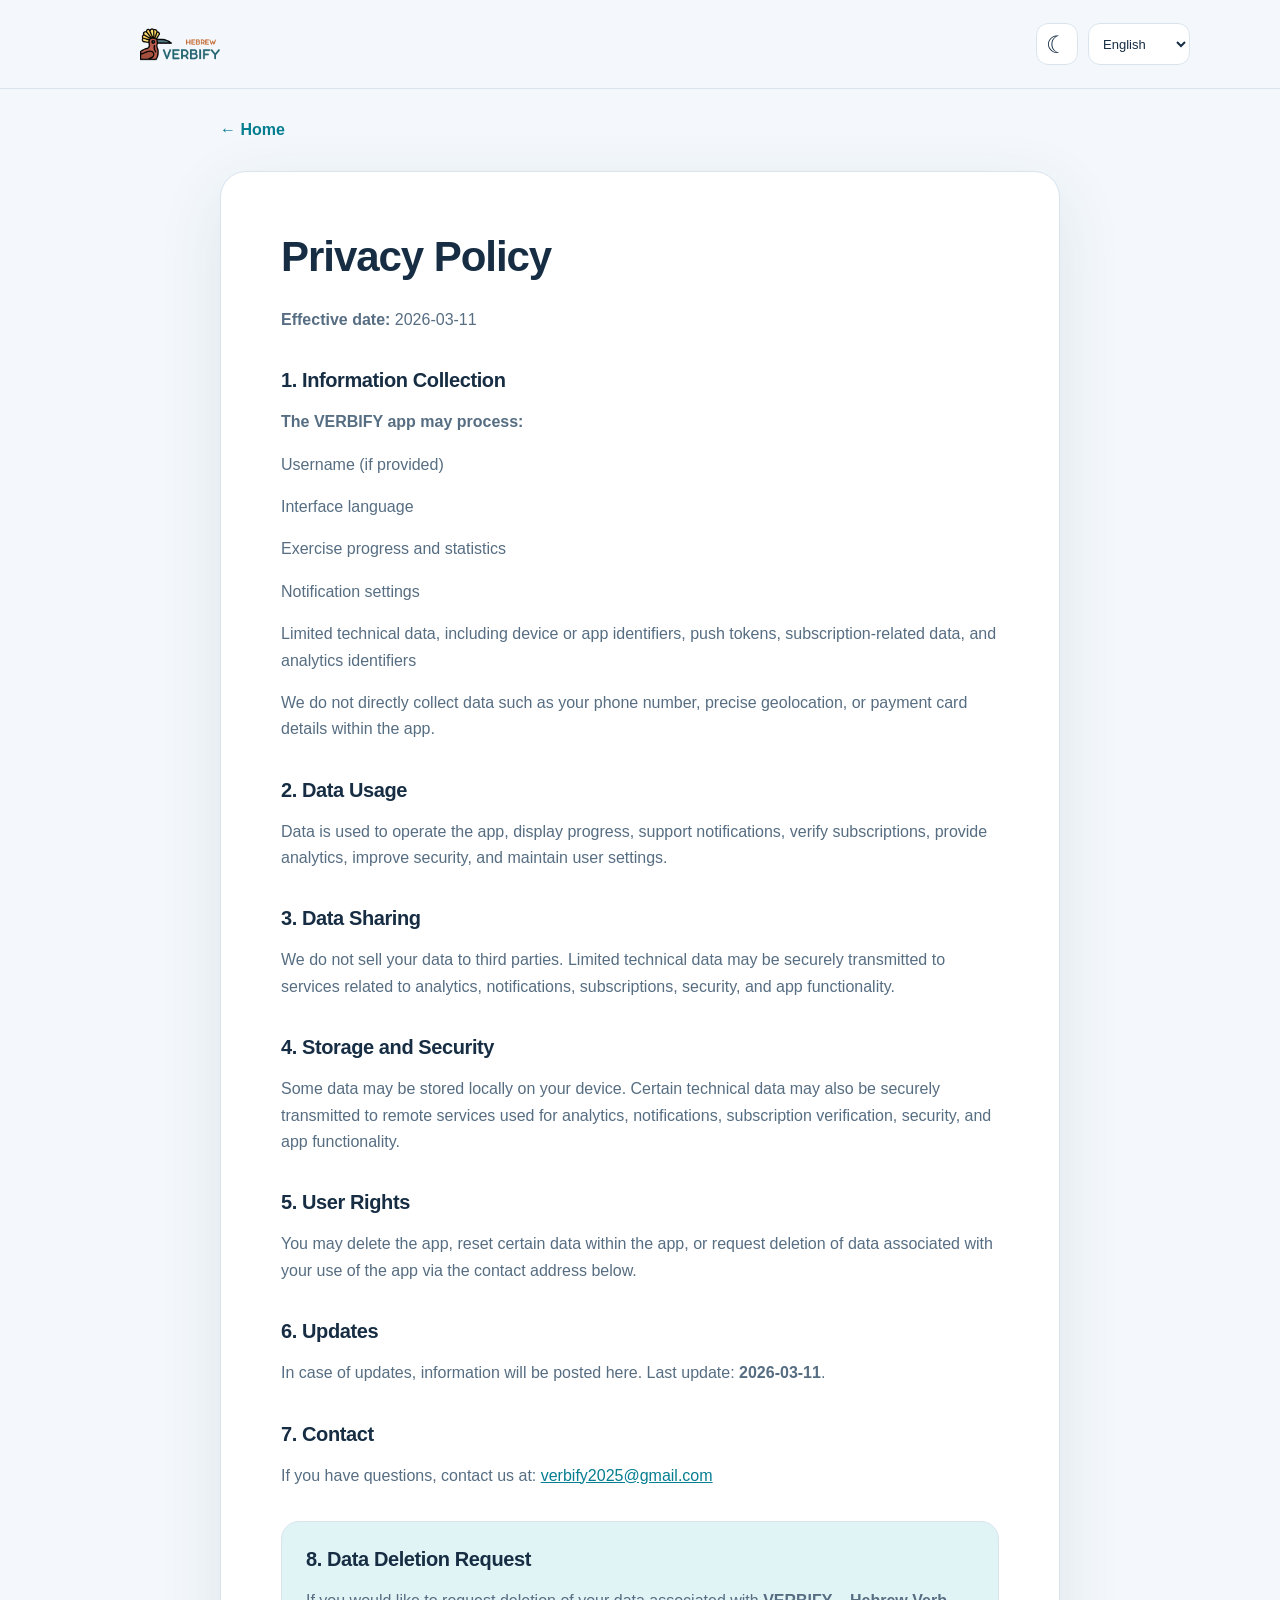
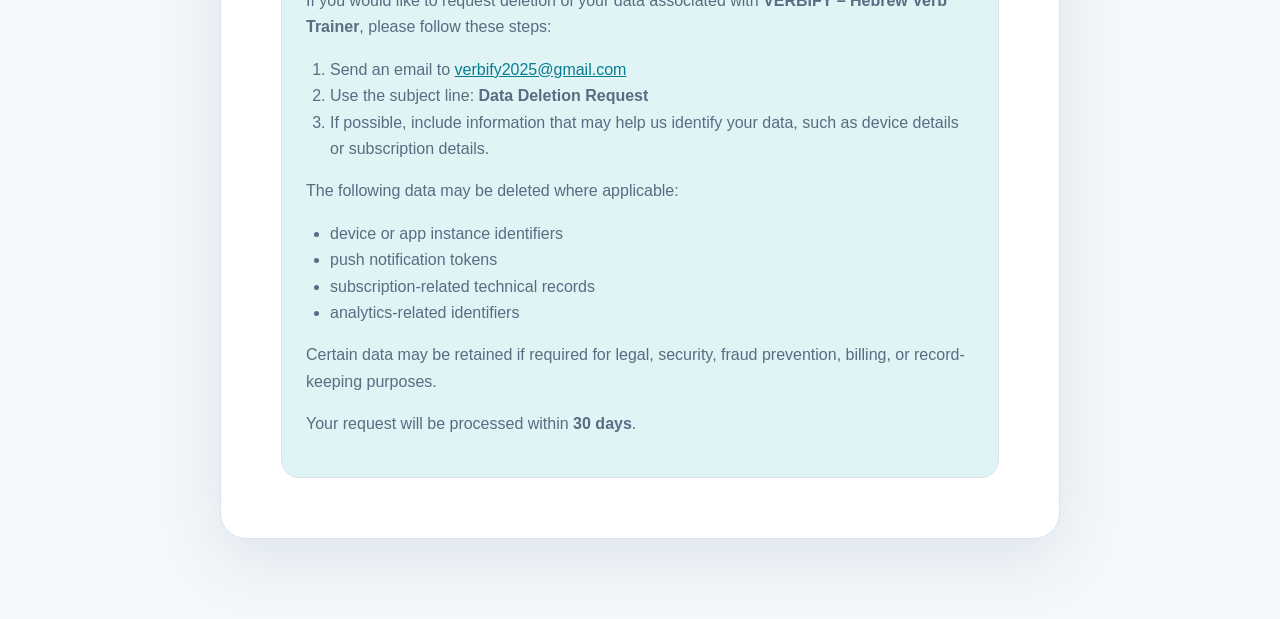
==== commit e79aef39: "Add files via upload Update Verbify website" ====
--- a/privacy.html
+++ b/privacy.html
@@ -1,680 +1,552 @@
-<!DOCTYPE html>
-<html lang="en">
-<head>
-  <meta charset="UTF-8" />
-  <meta name="viewport" content="width=device-width, initial-scale=1.0" />
-  <meta name="google" content="notranslate" />
-  <title>Privacy Policy • VERBIFY</title>
-
-  <style>
-    body {
-      font-family: sans-serif;
-      margin: 0;
-      padding: 0;
-      background: #eaf5ff;
-      color: #333;
-    }
-
-    header {
-      background: #bbd3fa;
-      padding: 10px 12px;
-      display: flex;
-      align-items: center;
-      gap: 10px;
-    }
-
-    header img {
-      height: 44px;
-      width: auto;
-    }
-
-    header .title {
-      display: flex;
-      flex-direction: column;
-      line-height: 1.2;
-    }
-
-    header .title h1 {
-      margin: 0;
-      font-size: 18px;
-      color: #262d3a;
-    }
-
-    header .title p {
-      margin: 0;
-      font-size: 13px;
-      color: #333;
-      opacity: 0.9;
-    }
-
-    .topbar {
-      max-width: 900px;
-      margin: 0 auto;
-      padding: 12px 16px 0;
-      display: flex;
-      justify-content: space-between;
-      align-items: center;
-      gap: 12px;
-    }
-
-    .back-link {
-      display: inline-flex;
-      align-items: center;
-      gap: 8px;
-      text-decoration: none;
-      color: #0b3d91;
-      font-weight: 700;
-      background: rgba(255,255,255,0.65);
-      border: 1px solid rgba(0,0,0,0.08);
-      padding: 10px 12px;
-      border-radius: 10px;
-    }
-
-    .lang-select {
-      padding: 10px 12px;
-      font-size: 15px;
-      font-weight: 700;
-      border: 1px solid rgba(0,0,0,0.18);
-      border-radius: 10px;
-      background: #dee9f8;
-      cursor: pointer;
-    }
-
-    .container {
-      max-width: 900px;
-      margin: 0 auto;
-      padding: 12px 16px 40px;
-    }
-
-    .card {
-      background: rgba(255,255,255,0.85);
-      border: 1px solid rgba(0,0,0,0.08);
-      border-radius: 14px;
-      padding: 16px;
-      box-shadow: 0 2px 8px rgba(0,0,0,0.08);
-    }
-
-    .privacy-text { display: none; }
-    .privacy-text.visible { display: block; }
-
-    .privacy-text h2 { margin-top: 0; }
-    .privacy-text h3 { margin-bottom: 6px; margin-top: 18px; }
-
-    .deletion-box {
-      margin-top: 22px;
-      padding: 14px 16px;
-      background: rgba(187, 211, 250, 0.22);
-      border: 1px solid rgba(11, 61, 145, 0.18);
-      border-radius: 12px;
-    }
-
-    .deletion-box h3 {
-      margin-top: 0;
-    }
-
-    .deletion-box ol,
-    .deletion-box ul {
-      padding-left: 22px;
-      margin-top: 8px;
-      margin-bottom: 10px;
-    }
-
-    .rtl .deletion-box ol,
-    .rtl .deletion-box ul {
-      padding-left: 0;
-      padding-right: 22px;
-    }
-
-    .rtl { direction: rtl; text-align: right; }
-    a { color: #0b3d91; }
-  </style>
-</head>
-
-<body>
-  <header>
-    <img src="VERBIFY.png" alt="VERBIFY Logo" />
-    <div class="title">
-      <h1>VERBIFY</h1>
-      <p>Privacy Policy</p>
-    </div>
-  </header>
-
-  <div class="topbar">
-    <a class="back-link" href="index.html">← Back</a>
-
-    <select id="lang" class="lang-select" aria-label="Language">
-      <option value="en">English</option>
-      <option value="ru">Русский</option>
-      <option value="fr">Français</option>
-      <option value="es">Español</option>
-      <option value="pt">Português</option>
-      <option value="ar">العربية</option>
-      <option value="am">አማርኛ</option>
-      <option value="he">עברית</option>
-    </select>
-  </div>
-
-  <div class="container">
-    <div class="card">
-
-      <!-- RU -->
-      <div id="privacy-ru" class="privacy-text">
-        <h2>Политика конфиденциальности</h2>
-        <p><strong>Дата вступления в силу:</strong> 2026-03-11</p>
-
-        <h3>1. Сбор информации</h3>
-        <p><strong>Приложение VERBIFY может обрабатывать:</strong></p>
-        <p><em>Имя пользователя (если указано)</em></p>
-        <p><em>Язык интерфейса</em></p>
-        <p><em>Прогресс и статистику упражнений</em></p>
-        <p><em>Настройки уведомлений</em></p>
-        <p><em>Ограниченные технические данные, включая идентификаторы устройства или приложения, push-токены, данные, связанные с подпиской, и аналитические идентификаторы</em></p>
-        <p>Мы не собираем напрямую такие данные, как номер телефона, точная геолокация или данные банковской карты внутри приложения.</p>
-
-        <h3>2. Использование данных</h3>
-        <p>Данные используются для работы приложения, отображения прогресса, уведомлений, проверки подписок, аналитики, безопасности и пользовательских настроек.</p>
-
-        <h3>3. Передача данных</h3>
-        <p>Мы не продаём ваши данные третьим лицам. Ограниченные технические данные могут передаваться в зашифрованном виде сервисам, связанным с аналитикой, уведомлениями, подписками, безопасностью и функциональностью приложения.</p>
-
-        <h3>4. Хранение и безопасность</h3>
-        <p>Часть данных может храниться локально на вашем устройстве. Некоторые технические данные также могут безопасно передаваться на удалённые сервисы, используемые для аналитики, уведомлений, проверки подписок, безопасности и работы приложения.</p>
-
-        <h3>5. Права пользователя</h3>
-        <p>Вы можете удалить приложение, сбросить часть данных внутри приложения или запросить удаление данных, связанных с использованием приложения, по контактному адресу ниже.</p>
-
-        <h3>6. Обновления</h3>
-        <p>В случае обновлений информация будет размещена здесь. Последнее обновление: <strong>2026-03-11</strong>.</p>
-
-        <h3>7. Контакты</h3>
-        <p>Если у вас есть вопросы, напишите нам: <a href="mailto:verbify2025@gmail.com">verbify2025@gmail.com</a></p>
-
-        <div class="deletion-box">
-          <h3>8. Запрос на удаление данных</h3>
-          <p>
-            Если вы хотите запросить удаление данных, связанных с приложением
-            <strong>VERBIFY – Hebrew Verb Trainer</strong>, выполните следующие действия:
-          </p>
-          <ol>
-            <li>Отправьте письмо на адрес <a href="mailto:verbify2025@gmail.com">verbify2025@gmail.com</a></li>
-            <li>Укажите тему письма: <strong>Удаление данных</strong></li>
-            <li>По возможности укажите сведения, которые помогут найти ваши данные, например данные устройства или подписки.</li>
-          </ol>
-          <p>При наличии могут быть удалены следующие данные:</p>
-          <ul>
-            <li>идентификаторы устройства или экземпляра приложения</li>
-            <li>токены push-уведомлений</li>
-            <li>технические записи, связанные с подпиской</li>
-            <li>аналитические идентификаторы</li>
-          </ul>
-          <p>
-            Некоторые данные могут быть сохранены, если это требуется по юридическим причинам,
-            для безопасности, предотвращения мошенничества, биллинга или ведения записей.
-          </p>
-          <p>Запрос обрабатывается в течение <strong>30 дней</strong>.</p>
-        </div>
-      </div>
-
-      <!-- EN -->
-      <div id="privacy-en" class="privacy-text">
-        <h2>Privacy Policy</h2>
-        <p><strong>Effective date:</strong> 2026-03-11</p>
-
-        <h3>1. Information Collection</h3>
-        <p><strong>The VERBIFY app may process:</strong></p>
-        <p><em>Username (if provided)</em></p>
-        <p><em>Interface language</em></p>
-        <p><em>Exercise progress and statistics</em></p>
-        <p><em>Notification settings</em></p>
-        <p><em>Limited technical data, including device or app identifiers, push tokens, subscription-related data, and analytics identifiers</em></p>
-        <p>We do not directly collect data such as your phone number, precise geolocation, or payment card details within the app.</p>
-
-        <h3>2. Data Usage</h3>
-        <p>Data is used to operate the app, display progress, support notifications, verify subscriptions, provide analytics, improve security, and maintain user settings.</p>
-
-        <h3>3. Data Sharing</h3>
-        <p>We do not sell your data to third parties. Limited technical data may be securely transmitted to services related to analytics, notifications, subscriptions, security, and app functionality.</p>
-
-        <h3>4. Storage and Security</h3>
-        <p>Some data may be stored locally on your device. Certain technical data may also be securely transmitted to remote services used for analytics, notifications, subscription verification, security, and app functionality.</p>
-
-        <h3>5. User Rights</h3>
-        <p>You may delete the app, reset certain data within the app, or request deletion of data associated with your use of the app via the contact address below.</p>
-
-        <h3>6. Updates</h3>
-        <p>In case of updates, information will be posted here. Last update: <strong>2026-03-11</strong>.</p>
-
-        <h3>7. Contact</h3>
-        <p>If you have questions, contact us at: <a href="mailto:verbify2025@gmail.com">verbify2025@gmail.com</a></p>
-
-        <div class="deletion-box">
-          <h3>8. Data Deletion Request</h3>
-          <p>
-            If you would like to request deletion of your data associated with
-            <strong>VERBIFY – Hebrew Verb Trainer</strong>, please follow these steps:
-          </p>
-          <ol>
-            <li>Send an email to <a href="mailto:verbify2025@gmail.com">verbify2025@gmail.com</a></li>
-            <li>Use the subject line: <strong>Data Deletion Request</strong></li>
-            <li>If possible, include information that may help us identify your data, such as device details or subscription details.</li>
-          </ol>
-          <p>The following data may be deleted where applicable:</p>
-          <ul>
-            <li>device or app instance identifiers</li>
-            <li>push notification tokens</li>
-            <li>subscription-related technical records</li>
-            <li>analytics-related identifiers</li>
-          </ul>
-          <p>
-            Certain data may be retained if required for legal, security, fraud prevention,
-            billing, or record-keeping purposes.
-          </p>
-          <p>Your request will be processed within <strong>30 days</strong>.</p>
-        </div>
-      </div>
-
-      <!-- FR -->
-      <div id="privacy-fr" class="privacy-text">
-        <h2>Politique de confidentialité</h2>
-        <p><strong>Date d’entrée en vigueur :</strong> 2026-03-11</p>
-
-        <h3>1. Collecte d’informations</h3>
-        <p><strong>L'application VERBIFY peut traiter :</strong></p>
-        <p><em>Nom d'utilisateur (si fourni)</em></p>
-        <p><em>Langue de l’interface</em></p>
-        <p><em>Progression et statistiques des exercices</em></p>
-        <p><em>Paramètres de notification</em></p>
-        <p><em>Données techniques limitées, y compris les identifiants de l’appareil ou de l’application, les jetons push, les données liées à l’abonnement et les identifiants analytiques</em></p>
-        <p>Nous ne collectons pas directement dans l’application des données telles que le numéro de téléphone, la géolocalisation précise ou les informations de carte bancaire.</p>
-
-        <h3>2. Utilisation des données</h3>
-        <p>Les données sont utilisées pour faire fonctionner l’application, afficher la progression, prendre en charge les notifications, vérifier les abonnements, fournir des analyses, renforcer la sécurité et conserver les paramètres utilisateur.</p>
-
-        <h3>3. Partage des données</h3>
-        <p>Nous ne vendons pas vos données à des tiers. Des données techniques limitées peuvent être transmises de manière sécurisée à des services liés à l’analyse, aux notifications, aux abonnements, à la sécurité et au bon fonctionnement de l’application.</p>
-
-        <h3>4. Stockage et sécurité</h3>
-        <p>Certaines données peuvent être stockées localement sur votre appareil. Certaines données techniques peuvent également être transmises de manière sécurisée à des services distants utilisés pour l’analyse, les notifications, la vérification des abonnements, la sécurité et le fonctionnement de l’application.</p>
-
-        <h3>5. Droits de l’utilisateur</h3>
-        <p>Vous pouvez supprimer l’application, réinitialiser certaines données dans l’application ou demander la suppression des données associées à votre utilisation de l’application via l’adresse de contact ci-dessous.</p>
-
-        <h3>6. Mises à jour</h3>
-        <p>En cas de mise à jour, les informations seront publiées ici. Dernière mise à jour : <strong>2026-03-11</strong>.</p>
-
-        <h3>7. Contact</h3>
-        <p>Si vous avez des questions, contactez-nous à : <a href="mailto:verbify2025@gmail.com">verbify2025@gmail.com</a></p>
-
-        <div class="deletion-box">
-          <h3>8. Demande de suppression des données</h3>
-          <p>
-            Si vous souhaitez demander la suppression des données associées à
-            <strong>VERBIFY – Hebrew Verb Trainer</strong>, veuillez suivre les étapes suivantes :
-          </p>
-          <ol>
-            <li>Envoyez un email à <a href="mailto:verbify2025@gmail.com">verbify2025@gmail.com</a></li>
-            <li>Indiquez l’objet : <strong>Demande de suppression des données</strong></li>
-            <li>Si possible, incluez des informations permettant d’identifier vos données, par exemple des informations sur l’appareil ou l’abonnement.</li>
-          </ol>
-          <p>Les données suivantes peuvent être supprimées, le cas échéant :</p>
-          <ul>
-            <li>identifiants de l’appareil ou de l’instance de l’application</li>
-            <li>jetons de notification push</li>
-            <li>données techniques liées à l’abonnement</li>
-            <li>identifiants liés à l’analyse</li>
-          </ul>
-          <p>
-            Certaines données peuvent être conservées si cela est requis pour des raisons
-            juridiques, de sécurité, de prévention de la fraude, de facturation ou d’archivage.
-          </p>
-          <p>Votre demande sera traitée sous <strong>30 jours</strong>.</p>
-        </div>
-      </div>
-
-      <!-- ES -->
-      <div id="privacy-es" class="privacy-text">
-        <h2>Política de privacidad</h2>
-        <p><strong>Fecha de entrada en vigor:</strong> 2026-03-11</p>
-
-        <h3>1. Recopilación de información</h3>
-        <p><strong>La app VERBIFY puede procesar:</strong></p>
-        <p><em>Nombre de usuario (si se proporciona)</em></p>
-        <p><em>Idioma de la interfaz</em></p>
-        <p><em>Progreso y estadísticas de ejercicios</em></p>
-        <p><em>Configuración de notificaciones</em></p>
-        <p><em>Datos técnicos limitados, incluidos identificadores del dispositivo o de la aplicación, tokens push, datos relacionados con la suscripción e identificadores analíticos</em></p>
-        <p>No recopilamos directamente dentro de la aplicación datos como número de teléfono, geolocalización precisa o datos de tarjeta bancaria.</p>
-
-        <h3>2. Uso de los datos</h3>
-        <p>Los datos se utilizan para el funcionamiento de la aplicación, mostrar el progreso, gestionar notificaciones, verificar suscripciones, proporcionar analítica, mejorar la seguridad y mantener la configuración del usuario.</p>
-
-        <h3>3. Compartir datos</h3>
-        <p>No vendemos sus datos a terceros. Los datos técnicos limitados pueden transmitirse de forma segura a servicios relacionados con analítica, notificaciones, suscripciones, seguridad y funcionalidad de la aplicación.</p>
-
-        <h3>4. Almacenamiento y seguridad</h3>
-        <p>Algunos datos pueden almacenarse localmente en su dispositivo. Ciertos datos técnicos también pueden transmitirse de forma segura a servicios remotos utilizados para analítica, notificaciones, verificación de suscripciones, seguridad y funcionamiento de la aplicación.</p>
-
-        <h3>5. Derechos del usuario</h3>
-        <p>Puede eliminar la aplicación, restablecer ciertos datos dentro de la aplicación o solicitar la eliminación de los datos asociados a su uso de la aplicación mediante la dirección de contacto que aparece a continuación.</p>
-
-        <h3>6. Actualizaciones</h3>
-        <p>En caso de actualizaciones, se publicará la información aquí. Última actualización: <strong>2026-03-11</strong>.</p>
-
-        <h3>7. Contacto</h3>
-        <p>Si tiene preguntas, contáctenos: <a href="mailto:verbify2025@gmail.com">verbify2025@gmail.com</a></p>
-
-        <div class="deletion-box">
-          <h3>8. Solicitud de eliminación de datos</h3>
-          <p>
-            Si desea solicitar la eliminación de los datos asociados con
-            <strong>VERBIFY – Hebrew Verb Trainer</strong>, siga estos pasos:
-          </p>
-          <ol>
-            <li>Envíe un correo a <a href="mailto:verbify2025@gmail.com">verbify2025@gmail.com</a></li>
-            <li>Use el asunto: <strong>Solicitud de eliminación de datos</strong></li>
-            <li>Si es posible, incluya información que nos ayude a identificar sus datos, por ejemplo detalles del dispositivo o de la suscripción.</li>
-          </ol>
-          <p>Cuando corresponda, se podrán eliminar los siguientes datos:</p>
-          <ul>
-            <li>identificadores del dispositivo o de la instancia de la aplicación</li>
-            <li>tokens de notificaciones push</li>
-            <li>registros técnicos relacionados con la suscripción</li>
-            <li>identificadores relacionados con analítica</li>
-          </ul>
-          <p>
-            Algunos datos pueden conservarse si es necesario por motivos legales,
-            de seguridad, prevención del fraude, facturación o mantenimiento de registros.
-          </p>
-          <p>La solicitud se procesará en un plazo de <strong>30 días</strong>.</p>
-        </div>
-      </div>
-
-      <!-- PT -->
-      <div id="privacy-pt" class="privacy-text">
-        <h2>Política de Privacidade</h2>
-        <p><strong>Data de vigência:</strong> 2026-03-11</p>
-
-        <h3>1. Coleta de informações</h3>
-        <p><strong>O aplicativo VERBIFY pode processar:</strong></p>
-        <p><em>Nome de usuário (se fornecido)</em></p>
-        <p><em>Idioma da interface</em></p>
-        <p><em>Progresso e estatísticas dos exercícios</em></p>
-        <p><em>Configurações de notificação</em></p>
-        <p><em>Dados técnicos limitados, incluindo identificadores do dispositivo ou do aplicativo, tokens push, dados relacionados à assinatura e identificadores analíticos</em></p>
-        <p>Não coletamos diretamente dentro do aplicativo dados como número de telefone, geolocalização precisa ou dados de cartão de pagamento.</p>
-
-        <h3>2. Uso dos dados</h3>
-        <p>Os dados são usados para operar o aplicativo, exibir progresso, oferecer notificações, verificar assinaturas, fornecer análises, melhorar a segurança e manter as configurações do usuário.</p>
-
-        <h3>3. Compartilhamento de dados</h3>
-        <p>Não vendemos seus dados a terceiros. Dados técnicos limitados podem ser transmitidos com segurança para serviços relacionados a análises, notificações, assinaturas, segurança e funcionalidade do aplicativo.</p>
-
-        <h3>4. Armazenamento e segurança</h3>
-        <p>Alguns dados podem ser armazenados localmente no seu dispositivo. Certos dados técnicos também podem ser transmitidos com segurança para serviços remotos usados para análises, notificações, verificação de assinaturas, segurança e funcionamento do aplicativo.</p>
-
-        <h3>5. Direitos do usuário</h3>
-        <p>Você pode excluir o aplicativo, redefinir certos dados dentro do aplicativo ou solicitar a exclusão de dados associados ao seu uso do aplicativo através do endereço de contato abaixo.</p>
-
-        <h3>6. Atualizações</h3>
-        <p>Em caso de atualizações, as informações serão publicadas aqui. Última atualização: <strong>2026-03-11</strong>.</p>
-
-        <h3>7. Contato</h3>
-        <p>Se tiver dúvidas, entre em contato: <a href="mailto:verbify2025@gmail.com">verbify2025@gmail.com</a></p>
-
-        <div class="deletion-box">
-          <h3>8. Solicitação de exclusão de dados</h3>
-          <p>
-            Se você deseja solicitar a exclusão dos dados associados ao
-            <strong>VERBIFY – Hebrew Verb Trainer</strong>, siga estas etapas:
-          </p>
-          <ol>
-            <li>Envie um email para <a href="mailto:verbify2025@gmail.com">verbify2025@gmail.com</a></li>
-            <li>Use o assunto: <strong>Solicitação de exclusão de dados</strong></li>
-            <li>Se possível, inclua informações que ajudem a identificar seus dados, como detalhes do dispositivo ou da assinatura.</li>
-          </ol>
-          <p>Quando aplicável, os seguintes dados poderão ser excluídos:</p>
-          <ul>
-            <li>identificadores do dispositivo ou da instância do aplicativo</li>
-            <li>tokens de notificações push</li>
-            <li>registros técnicos relacionados à assinatura</li>
-            <li>identificadores relacionados à análise</li>
-          </ul>
-          <p>
-            Alguns dados podem ser mantidos quando necessário por motivos legais,
-            de segurança, prevenção de fraude, cobrança ou manutenção de registros.
-          </p>
-          <p>A solicitação será processada em até <strong>30 dias</strong>.</p>
-        </div>
-      </div>
-
-      <!-- AR -->
-      <div id="privacy-ar" class="privacy-text rtl">
-        <h2>سياسة الخصوصية</h2>
-        <p><strong>تاريخ السريان:</strong> 2026-03-11</p>
-
-        <h3>1. جمع المعلومات</h3>
-        <p><strong>قد يقوم تطبيق VERBIFY بمعالجة:</strong></p>
-        <p><em>اسم المستخدم (إذا تم إدخاله)</em></p>
-        <p><em>لغة الواجهة</em></p>
-        <p><em>تقدّم المستخدم وإحصائيات التمارين</em></p>
-        <p><em>إعدادات الإشعارات</em></p>
-        <p><em>بيانات تقنية محدودة، بما في ذلك معرّفات الجهاز أو التطبيق، ورموز push، والبيانات المتعلقة بالاشتراك، والمعرّفات التحليلية</em></p>
-        <p>نحن لا نجمع مباشرة داخل التطبيق بيانات مثل رقم الهاتف أو الموقع الجغرافي الدقيق أو بيانات بطاقة الدفع.</p>
-
-        <h3>2. استخدام البيانات</h3>
-        <p>تُستخدم البيانات لتشغيل التطبيق، وعرض التقدم، ودعم الإشعارات، والتحقق من الاشتراكات، وتوفير التحليلات، وتعزيز الأمان، والحفاظ على إعدادات المستخدم.</p>
-
-        <h3>3. مشاركة البيانات</h3>
-        <p>نحن لا نبيع بياناتك لأطراف ثالثة. قد يتم نقل بيانات تقنية محدودة بشكل آمن إلى خدمات مرتبطة بالتحليلات والإشعارات والاشتراكات والأمان ووظائف التطبيق.</p>
-
-        <h3>4. التخزين والأمان</h3>
-        <p>قد يتم تخزين بعض البيانات محلياً على جهازك. كما قد يتم نقل بعض البيانات التقنية بشكل آمن إلى خدمات بعيدة تُستخدم للتحليلات والإشعارات والتحقق من الاشتراكات والأمان وتشغيل التطبيق.</p>
-
-        <h3>5. حقوق المستخدم</h3>
-        <p>يمكنك حذف التطبيق، أو إعادة تعيين بعض البيانات داخله، أو طلب حذف البيانات المرتبطة باستخدامك للتطبيق عبر عنوان الاتصال أدناه.</p>
-
-        <h3>6. التحديثات</h3>
-        <p>في حال وجود تحديثات، سيتم نشر المعلومات هنا. آخر تحديث: <strong>2026-03-11</strong>.</p>
-
-        <h3>7. التواصل</h3>
-        <p>للاستفسارات، راسلنا على: <a href="mailto:verbify2025@gmail.com">verbify2025@gmail.com</a></p>
-
-        <div class="deletion-box">
-          <h3>8. طلب حذف البيانات</h3>
-          <p>
-            إذا كنت ترغب في طلب حذف البيانات المرتبطة بتطبيق
-            <strong>VERBIFY – Hebrew Verb Trainer</strong>، يرجى اتباع الخطوات التالية:
-          </p>
-          <ol>
-            <li>أرسل رسالة إلى <a href="mailto:verbify2025@gmail.com">verbify2025@gmail.com</a></li>
-            <li>اكتب في عنوان الرسالة: <strong>طلب حذف البيانات</strong></li>
-            <li>إذا أمكن، أرفق معلومات تساعدنا في تحديد بياناتك، مثل معلومات الجهاز أو الاشتراك.</li>
-          </ol>
-          <p>قد يتم حذف البيانات التالية عند الاقتضاء:</p>
-          <ul>
-            <li>معرّفات الجهاز أو معرّفات نسخة التطبيق</li>
-            <li>رموز إشعارات الدفع</li>
-            <li>السجلات التقنية المتعلقة بالاشتراك</li>
-            <li>المعرّفات المتعلقة بالتحليلات</li>
-          </ul>
-          <p>
-            قد نحتفظ ببعض البيانات إذا كان ذلك مطلوباً لأسباب قانونية أو أمنية
-            أو لمنع الاحتيال أو للفوترة أو لحفظ السجلات.
-          </p>
-          <p>تتم معالجة الطلب خلال <strong>30 يوماً</strong>.</p>
-        </div>
-      </div>
-
-      <!-- AM -->
-      <div id="privacy-am" class="privacy-text">
-        <h2>የግላዊነት ፖሊሲ</h2>
-        <p><strong>ተግባራዊ ቀን፡</strong> 2026-03-11</p>
-
-        <h3>1. መረጃ ማከማቻ</h3>
-        <p><strong>VERBIFY መተግበሪያ ሊያከናውን የሚችለው:</strong></p>
-        <p><em>የተጠቃሚ ስም (ካስገባው)</em></p>
-        <p><em>የትንሳኤ ቋንቋ</em></p>
-        <p><em>የልምድ እድገት እና ስታቲስቲክስ</em></p>
-        <p><em>የአስታዋሽ ቅንብሮች</em></p>
-        <p><em>የመሣሪያ ወይም የመተግበሪያ መለያዎች፣ push token ዎች፣ ከምዝገባ ጋር የተያያዙ መረጃዎች እና የanalytics መለያዎችን ጨምሮ የተገደቡ ቴክኒካዊ ውሂቦች</em></p>
-        <p>በመተግበሪያው ውስጥ በቀጥታ እንደ ስልክ ቁጥር፣ ትክክለኛ አካባቢ ወይም የካርድ ክፍያ መረጃ አንሰበስብም።</p>
-
-        <h3>2. የመረጃ አጠቃቀም</h3>
-        <p>መረጃዎቹ ለመተግበሪያው ሥራ፣ ልምድ ማሳያ፣ ማሳወቂያዎች፣ ምዝገባ ማረጋገጫ፣ ትንታኔ፣ ደህንነት እና የተጠቃሚ ቅንብሮች ይጠቀማሉ።</p>
-
-        <h3>3. የመረጃ ማጋራት</h3>
-        <p>መረጃዎችዎን ለሶስተኛ ወገኖች አንሸጥም። የተገደቡ ቴክኒካዊ ውሂቦች ከanalytics፣ ማሳወቂያዎች፣ ምዝገባዎች፣ ደህንነት እና የመተግበሪያ ሥራ ጋር ወደ ተያያዙ አገልግሎቶች በደህና ሊላኩ ይችላሉ።</p>
-
-        <h3>4. ቀመጥና ደህንነት</h3>
-        <p>አንዳንድ ውሂቦች በመሣሪያዎ ላይ በአካባቢ ሊቀመጡ ይችላሉ። አንዳንድ ቴክኒካዊ ውሂቦች ደግሞ ለanalytics፣ ማሳወቂያ፣ ምዝገባ ማረጋገጫ፣ ደህንነት እና የመተግበሪያ ሥራ የሚውሉ የርቀት አገልግሎቶች በደህና ሊላኩ ይችላሉ።</p>
-
-        <h3>5. የተጠቃሚ መብቶች</h3>
-        <p>መተግበሪያውን ማስወገድ፣ በውስጡ አንዳንድ ውሂቦችን እንደገና ማስጀመር ወይም ከመጠቀምዎ ጋር የተያያዘ ውሂብ እንዲሰረዝ ከታች ባለው አድራሻ መጠየቅ ይችላሉ።</p>
-
-        <h3>6. አዳዲስ እንዲሁም አሻሻዎች</h3>
-        <p>በማንኛውም አዳዲስ ላይ መረጃው እዚህ ይታያል። የመጨረሻ ዝመና፡ <strong>2026-03-11</strong></p>
-
-        <h3>7. መገናኛ</h3>
-        <p>ለጥያቄዎች፡ <a href="mailto:verbify2025@gmail.com">verbify2025@gmail.com</a></p>
-
-        <div class="deletion-box">
-          <h3>8. የውሂብ ማጥፋት ጥያቄ</h3>
-          <p>
-            ከ <strong>VERBIFY – Hebrew Verb Trainer</strong> ጋር የተያያዘ ውሂብዎን እንዲሰረዝ
-            መጠየቅ ከፈለጉ እባክዎ እነዚህን ደረጃዎች ይከተሉ:
-          </p>
-          <ol>
-            <li>ወደ <a href="mailto:verbify2025@gmail.com">verbify2025@gmail.com</a> ኢሜይል ይላኩ</li>
-            <li>በርዕሱ ላይ <strong>የውሂብ ማጥፋት ጥያቄ</strong> ብለው ይጻፉ</li>
-            <li>ከተቻለ ውሂብዎን ለመለየት የሚረዱ የመሣሪያ ወይም የምዝገባ መረጃዎችን ያካትቱ</li>
-          </ol>
-          <p>ካለ እነዚህ ዓይነት ውሂቦች ሊሰረዙ ይችላሉ:</p>
-          <ul>
-            <li>የመሣሪያ መለያዎች ወይም የመተግበሪያ መለያዎች</li>
-            <li>የpush ማሳወቂያ token ዎች</li>
-            <li>ከምዝገባ ጋር የተያያዙ ቴክኒካዊ መዝገቦች</li>
-            <li>ከanalytics ጋር የተያያዙ መለያዎች</li>
-          </ul>
-          <p>
-            አንዳንድ ውሂቦች በሕግ፣ በደህንነት፣ በማጭበርበር መከላከል፣
-            በክፍያ ወይም በመዝገብ ጥበቃ ምክንያት ሊቀመጡ ይችላሉ።
-          </p>
-          <p>ጥያቄው በ <strong>30 ቀናት</strong> ውስጥ ይታያል።</p>
-        </div>
-      </div>
-
-      <!-- HE -->
-      <div id="privacy-he" class="privacy-text rtl">
-        <h2>מדיניות פרטיות</h2>
-        <p><strong>תאריך התחולה:</strong> 2026-03-11</p>
-
-        <h3>1. איסוף מידע</h3>
-        <p><strong>האפליקציה VERBIFY עשויה לעבד:</strong></p>
-        <p><em>שם משתמש (אם סופק)</em></p>
-        <p><em>שפת הממשק</em></p>
-        <p><em>התקדמות וסטטיסטיקות של תרגולים</em></p>
-        <p><em>הגדרות התראות</em></p>
-        <p><em>נתונים טכניים מוגבלים, כולל מזהי מכשיר או אפליקציה, טוקנים של push, נתונים הקשורים למנוי ומזהים אנליטיים</em></p>
-        <p>איננו אוספים ישירות בתוך האפליקציה נתונים כגון מספר טלפון, מיקום מדויק או פרטי כרטיס תשלום.</p>
-
-        <h3>2. שימוש במידע</h3>
-        <p>הנתונים משמשים להפעלת האפליקציה, להצגת התקדמות, לתמיכה בהתראות, לאימות מנויים, לניתוח נתונים, לשיפור האבטחה ולשמירת הגדרות המשתמש.</p>
-
-        <h3>3. שיתוף מידע</h3>
-        <p>איננו מוכרים את הנתונים שלך לצדדים שלישיים. נתונים טכניים מוגבלים עשויים להיות מועברים באופן מאובטח לשירותים הקשורים לניתוח נתונים, התראות, מנויים, אבטחה ותפקוד האפליקציה.</p>
-
-        <h3>4. אחסון ואבטחה</h3>
-        <p>חלק מהנתונים עשוי להישמר מקומית על המכשיר שלך. נתונים טכניים מסוימים עשויים גם להיות מועברים באופן מאובטח לשירותים מרוחקים המשמשים לניתוח נתונים, התראות, אימות מנויים, אבטחה ותפעול האפליקציה.</p>
-
-        <h3>5. זכויות המשתמש</h3>
-        <p>באפשרותך למחוק את האפליקציה, לאפס נתונים מסוימים בתוכה, או לבקש מחיקה של נתונים הקשורים לשימוש שלך באפליקציה באמצעות כתובת הקשר שלמטה.</p>
-
-        <h3>6. עדכונים</h3>
-        <p>במקרה של עדכונים, המידע יפורסם כאן. עדכון אחרון: <strong>2026-03-11</strong>.</p>
-
-        <h3>7. יצירת קשר</h3>
-        <p>לשאלות: <a href="mailto:verbify2025@gmail.com">verbify2025@gmail.com</a></p>
-
-        <div class="deletion-box">
-          <h3>8. בקשה למחיקת נתונים</h3>
-          <p>
-            אם ברצונך לבקש מחיקה של נתונים הקשורים לאפליקציית
-            <strong>VERBIFY – Hebrew Verb Trainer</strong>, יש לפעול כך:
-          </p>
-          <ol>
-            <li>שלח/י אימייל אל <a href="mailto:verbify2025@gmail.com">verbify2025@gmail.com</a></li>
-            <li>יש לציין בנושא ההודעה: <strong>בקשה למחיקת נתונים</strong></li>
-            <li>ככל האפשר, יש לצרף פרטים שיסייעו לנו לזהות את הנתונים, למשל פרטי מכשיר או פרטי מנוי</li>
-          </ol>
-          <p>במקרה הרלוונטי, ייתכן שנמחק את סוגי הנתונים הבאים:</p>
-          <ul>
-            <li>מזהי מכשיר או מזהי מופע אפליקציה</li>
-            <li>טוקנים של התראות push</li>
-            <li>רשומות טכניות הקשורות למנוי</li>
-            <li>מזהים הקשורים לניתוח נתונים</li>
-          </ul>
-          <p>
-            ייתכן שחלק מהנתונים יישמרו אם הדבר נדרש מסיבות משפטיות,
-            אבטחה, מניעת הונאה, חיוב או ניהול רשומות.
-          </p>
-          <p>הבקשה תטופל בתוך <strong>30 ימים</strong>.</p>
-        </div>
-      </div>
-
-    </div>
-  </div>
-
-  <script>
-    const selector = document.getElementById('lang');
-
-    function getPreferredLang() {
-      const browserLangs = (navigator.languages && navigator.languages.length)
-        ? navigator.languages
-        : [navigator.language || navigator.userLanguage || 'en'];
-
-      for (let lang of browserLangs) {
-        if (!lang) continue;
-        lang = lang.toLowerCase();
-        if (lang.startsWith('ru')) return 'ru';
-        if (lang.startsWith('fr')) return 'fr';
-        if (lang.startsWith('es')) return 'es';
-        if (lang.startsWith('pt')) return 'pt';
-        if (lang.startsWith('ar')) return 'ar';
-        if (lang.startsWith('am')) return 'am';
-        if (lang.startsWith('he') || lang.startsWith('iw')) return 'he';
-        if (lang.startsWith('en')) return 'en';
-      }
-      return 'en';
-    }
-
-    function applyLang(lang) {
-      document.querySelectorAll('.privacy-text').forEach(div => div.classList.remove('visible'));
-      const current = document.getElementById('privacy-' + lang) || document.getElementById('privacy-en');
-      if (current) current.classList.add('visible');
-      selector.value = lang;
-    }
-
-    function getLangFromQuery() {
-      const p = new URLSearchParams(window.location.search);
-      const lang = (p.get('lang') || '').toLowerCase();
-      const allowed = ['en','ru','fr','es','pt','ar','am','he'];
-      return allowed.includes(lang) ? lang : null;
-    }
-
-    selector.addEventListener('change', (e) => {
-      const lang = e.target.value;
-      applyLang(lang);
-
-      const url = new URL(window.location.href);
-      url.searchParams.set('lang', lang);
-      window.history.replaceState({}, '', url.toString());
-    });
-
-    window.addEventListener('DOMContentLoaded', () => {
-      const fromQuery = getLangFromQuery();
-      const initial = fromQuery || getPreferredLang();
-      applyLang(initial);
-    });
-  </script>
-</body>
+<!DOCTYPE html>
+<html lang="en">
+<head>
+  <meta charset="UTF-8" />
+  <meta name="viewport" content="width=device-width, initial-scale=1.0" />
+  <meta name="google" content="notranslate" />
+  <title>Privacy Policy • VERBIFY</title>
+
+  <link rel="stylesheet" href="styles.css"><link rel="stylesheet" href="privacy.css">
+<script>try{const t=localStorage.getItem('verbify_theme');document.documentElement.dataset.theme=t==='dark'||t!=='light'&&matchMedia('(prefers-color-scheme: dark)').matches?'dark':'light'}catch{}</script></head>
+
+<body class="privacy-page">
+<header><div class="wrap nav"><a class="brand" id="privacy-home" href="index.html"><img src="VERBIFY.png" alt="Verbify"></a><div class="controls"><button id="privacy-theme" class="icon-button" type="button"><span aria-hidden="true">☾</span></button><select id="lang" class="lang-select" aria-label="Language">
+      <option value="en">English</option>
+      <option value="ru">Русский</option>
+      <option value="fr">Français</option>
+      <option value="es">Español</option>
+      <option value="pt">Português</option>
+      <option value="ar">العربية</option>
+      <option value="am">አማርኛ</option>
+      <option value="he">עברית</option>
+    </select></div></div></header><div class="privacy-top"><a class="back-link" href="index.html">← Back</a></div>  <div class="container">
+    <div class="card">
+
+      <!-- RU -->
+      <div id="privacy-ru" class="privacy-text">
+        <h2>Политика конфиденциальности</h2>
+        <p><strong>Дата вступления в силу:</strong> 2026-03-11</p>
+
+        <h3>1. Сбор информации</h3>
+        <p><strong>Приложение VERBIFY может обрабатывать:</strong></p>
+        <p><em>Имя пользователя (если указано)</em></p>
+        <p><em>Язык интерфейса</em></p>
+        <p><em>Прогресс и статистику упражнений</em></p>
+        <p><em>Настройки уведомлений</em></p>
+        <p><em>Ограниченные технические данные, включая идентификаторы устройства или приложения, push-токены, данные, связанные с подпиской, и аналитические идентификаторы</em></p>
+        <p>Мы не собираем напрямую такие данные, как номер телефона, точная геолокация или данные банковской карты внутри приложения.</p>
+
+        <h3>2. Использование данных</h3>
+        <p>Данные используются для работы приложения, отображения прогресса, уведомлений, проверки подписок, аналитики, безопасности и пользовательских настроек.</p>
+
+        <h3>3. Передача данных</h3>
+        <p>Мы не продаём ваши данные третьим лицам. Ограниченные технические данные могут передаваться в зашифрованном виде сервисам, связанным с аналитикой, уведомлениями, подписками, безопасностью и функциональностью приложения.</p>
+
+        <h3>4. Хранение и безопасность</h3>
+        <p>Часть данных может храниться локально на вашем устройстве. Некоторые технические данные также могут безопасно передаваться на удалённые сервисы, используемые для аналитики, уведомлений, проверки подписок, безопасности и работы приложения.</p>
+
+        <h3>5. Права пользователя</h3>
+        <p>Вы можете удалить приложение, сбросить часть данных внутри приложения или запросить удаление данных, связанных с использованием приложения, по контактному адресу ниже.</p>
+
+        <h3>6. Обновления</h3>
+        <p>В случае обновлений информация будет размещена здесь. Последнее обновление: <strong>2026-03-11</strong>.</p>
+
+        <h3>7. Контакты</h3>
+        <p>Если у вас есть вопросы, напишите нам: <a href="mailto:verbify2025@gmail.com">verbify2025@gmail.com</a></p>
+
+        <div class="deletion-box">
+          <h3>8. Запрос на удаление данных</h3>
+          <p>
+            Если вы хотите запросить удаление данных, связанных с приложением
+            <strong>VERBIFY – Hebrew Verb Trainer</strong>, выполните следующие действия:
+          </p>
+          <ol>
+            <li>Отправьте письмо на адрес <a href="mailto:verbify2025@gmail.com">verbify2025@gmail.com</a></li>
+            <li>Укажите тему письма: <strong>Удаление данных</strong></li>
+            <li>По возможности укажите сведения, которые помогут найти ваши данные, например данные устройства или подписки.</li>
+          </ol>
+          <p>При наличии могут быть удалены следующие данные:</p>
+          <ul>
+            <li>идентификаторы устройства или экземпляра приложения</li>
+            <li>токены push-уведомлений</li>
+            <li>технические записи, связанные с подпиской</li>
+            <li>аналитические идентификаторы</li>
+          </ul>
+          <p>
+            Некоторые данные могут быть сохранены, если это требуется по юридическим причинам,
+            для безопасности, предотвращения мошенничества, биллинга или ведения записей.
+          </p>
+          <p>Запрос обрабатывается в течение <strong>30 дней</strong>.</p>
+        </div>
+      </div>
+
+      <!-- EN -->
+      <div id="privacy-en" class="privacy-text">
+        <h2>Privacy Policy</h2>
+        <p><strong>Effective date:</strong> 2026-03-11</p>
+
+        <h3>1. Information Collection</h3>
+        <p><strong>The VERBIFY app may process:</strong></p>
+        <p><em>Username (if provided)</em></p>
+        <p><em>Interface language</em></p>
+        <p><em>Exercise progress and statistics</em></p>
+        <p><em>Notification settings</em></p>
+        <p><em>Limited technical data, including device or app identifiers, push tokens, subscription-related data, and analytics identifiers</em></p>
+        <p>We do not directly collect data such as your phone number, precise geolocation, or payment card details within the app.</p>
+
+        <h3>2. Data Usage</h3>
+        <p>Data is used to operate the app, display progress, support notifications, verify subscriptions, provide analytics, improve security, and maintain user settings.</p>
+
+        <h3>3. Data Sharing</h3>
+        <p>We do not sell your data to third parties. Limited technical data may be securely transmitted to services related to analytics, notifications, subscriptions, security, and app functionality.</p>
+
+        <h3>4. Storage and Security</h3>
+        <p>Some data may be stored locally on your device. Certain technical data may also be securely transmitted to remote services used for analytics, notifications, subscription verification, security, and app functionality.</p>
+
+        <h3>5. User Rights</h3>
+        <p>You may delete the app, reset certain data within the app, or request deletion of data associated with your use of the app via the contact address below.</p>
+
+        <h3>6. Updates</h3>
+        <p>In case of updates, information will be posted here. Last update: <strong>2026-03-11</strong>.</p>
+
+        <h3>7. Contact</h3>
+        <p>If you have questions, contact us at: <a href="mailto:verbify2025@gmail.com">verbify2025@gmail.com</a></p>
+
+        <div class="deletion-box">
+          <h3>8. Data Deletion Request</h3>
+          <p>
+            If you would like to request deletion of your data associated with
+            <strong>VERBIFY – Hebrew Verb Trainer</strong>, please follow these steps:
+          </p>
+          <ol>
+            <li>Send an email to <a href="mailto:verbify2025@gmail.com">verbify2025@gmail.com</a></li>
+            <li>Use the subject line: <strong>Data Deletion Request</strong></li>
+            <li>If possible, include information that may help us identify your data, such as device details or subscription details.</li>
+          </ol>
+          <p>The following data may be deleted where applicable:</p>
+          <ul>
+            <li>device or app instance identifiers</li>
+            <li>push notification tokens</li>
+            <li>subscription-related technical records</li>
+            <li>analytics-related identifiers</li>
+          </ul>
+          <p>
+            Certain data may be retained if required for legal, security, fraud prevention,
+            billing, or record-keeping purposes.
+          </p>
+          <p>Your request will be processed within <strong>30 days</strong>.</p>
+        </div>
+      </div>
+
+      <!-- FR -->
+      <div id="privacy-fr" class="privacy-text">
+        <h2>Politique de confidentialité</h2>
+        <p><strong>Date d’entrée en vigueur :</strong> 2026-03-11</p>
+
+        <h3>1. Collecte d’informations</h3>
+        <p><strong>L'application VERBIFY peut traiter :</strong></p>
+        <p><em>Nom d'utilisateur (si fourni)</em></p>
+        <p><em>Langue de l’interface</em></p>
+        <p><em>Progression et statistiques des exercices</em></p>
+        <p><em>Paramètres de notification</em></p>
+        <p><em>Données techniques limitées, y compris les identifiants de l’appareil ou de l’application, les jetons push, les données liées à l’abonnement et les identifiants analytiques</em></p>
+        <p>Nous ne collectons pas directement dans l’application des données telles que le numéro de téléphone, la géolocalisation précise ou les informations de carte bancaire.</p>
+
+        <h3>2. Utilisation des données</h3>
+        <p>Les données sont utilisées pour faire fonctionner l’application, afficher la progression, prendre en charge les notifications, vérifier les abonnements, fournir des analyses, renforcer la sécurité et conserver les paramètres utilisateur.</p>
+
+        <h3>3. Partage des données</h3>
+        <p>Nous ne vendons pas vos données à des tiers. Des données techniques limitées peuvent être transmises de manière sécurisée à des services liés à l’analyse, aux notifications, aux abonnements, à la sécurité et au bon fonctionnement de l’application.</p>
+
+        <h3>4. Stockage et sécurité</h3>
+        <p>Certaines données peuvent être stockées localement sur votre appareil. Certaines données techniques peuvent également être transmises de manière sécurisée à des services distants utilisés pour l’analyse, les notifications, la vérification des abonnements, la sécurité et le fonctionnement de l’application.</p>
+
+        <h3>5. Droits de l’utilisateur</h3>
+        <p>Vous pouvez supprimer l’application, réinitialiser certaines données dans l’application ou demander la suppression des données associées à votre utilisation de l’application via l’adresse de contact ci-dessous.</p>
+
+        <h3>6. Mises à jour</h3>
+        <p>En cas de mise à jour, les informations seront publiées ici. Dernière mise à jour : <strong>2026-03-11</strong>.</p>
+
+        <h3>7. Contact</h3>
+        <p>Si vous avez des questions, contactez-nous à : <a href="mailto:verbify2025@gmail.com">verbify2025@gmail.com</a></p>
+
+        <div class="deletion-box">
+          <h3>8. Demande de suppression des données</h3>
+          <p>
+            Si vous souhaitez demander la suppression des données associées à
+            <strong>VERBIFY – Hebrew Verb Trainer</strong>, veuillez suivre les étapes suivantes :
+          </p>
+          <ol>
+            <li>Envoyez un email à <a href="mailto:verbify2025@gmail.com">verbify2025@gmail.com</a></li>
+            <li>Indiquez l’objet : <strong>Demande de suppression des données</strong></li>
+            <li>Si possible, incluez des informations permettant d’identifier vos données, par exemple des informations sur l’appareil ou l’abonnement.</li>
+          </ol>
+          <p>Les données suivantes peuvent être supprimées, le cas échéant :</p>
+          <ul>
+            <li>identifiants de l’appareil ou de l’instance de l’application</li>
+            <li>jetons de notification push</li>
+            <li>données techniques liées à l’abonnement</li>
+            <li>identifiants liés à l’analyse</li>
+          </ul>
+          <p>
+            Certaines données peuvent être conservées si cela est requis pour des raisons
+            juridiques, de sécurité, de prévention de la fraude, de facturation ou d’archivage.
+          </p>
+          <p>Votre demande sera traitée sous <strong>30 jours</strong>.</p>
+        </div>
+      </div>
+
+      <!-- ES -->
+      <div id="privacy-es" class="privacy-text">
+        <h2>Política de privacidad</h2>
+        <p><strong>Fecha de entrada en vigor:</strong> 2026-03-11</p>
+
+        <h3>1. Recopilación de información</h3>
+        <p><strong>La app VERBIFY puede procesar:</strong></p>
+        <p><em>Nombre de usuario (si se proporciona)</em></p>
+        <p><em>Idioma de la interfaz</em></p>
+        <p><em>Progreso y estadísticas de ejercicios</em></p>
+        <p><em>Configuración de notificaciones</em></p>
+        <p><em>Datos técnicos limitados, incluidos identificadores del dispositivo o de la aplicación, tokens push, datos relacionados con la suscripción e identificadores analíticos</em></p>
+        <p>No recopilamos directamente dentro de la aplicación datos como número de teléfono, geolocalización precisa o datos de tarjeta bancaria.</p>
+
+        <h3>2. Uso de los datos</h3>
+        <p>Los datos se utilizan para el funcionamiento de la aplicación, mostrar el progreso, gestionar notificaciones, verificar suscripciones, proporcionar analítica, mejorar la seguridad y mantener la configuración del usuario.</p>
+
+        <h3>3. Compartir datos</h3>
+        <p>No vendemos sus datos a terceros. Los datos técnicos limitados pueden transmitirse de forma segura a servicios relacionados con analítica, notificaciones, suscripciones, seguridad y funcionalidad de la aplicación.</p>
+
+        <h3>4. Almacenamiento y seguridad</h3>
+        <p>Algunos datos pueden almacenarse localmente en su dispositivo. Ciertos datos técnicos también pueden transmitirse de forma segura a servicios remotos utilizados para analítica, notificaciones, verificación de suscripciones, seguridad y funcionamiento de la aplicación.</p>
+
+        <h3>5. Derechos del usuario</h3>
+        <p>Puede eliminar la aplicación, restablecer ciertos datos dentro de la aplicación o solicitar la eliminación de los datos asociados a su uso de la aplicación mediante la dirección de contacto que aparece a continuación.</p>
+
+        <h3>6. Actualizaciones</h3>
+        <p>En caso de actualizaciones, se publicará la información aquí. Última actualización: <strong>2026-03-11</strong>.</p>
+
+        <h3>7. Contacto</h3>
+        <p>Si tiene preguntas, contáctenos: <a href="mailto:verbify2025@gmail.com">verbify2025@gmail.com</a></p>
+
+        <div class="deletion-box">
+          <h3>8. Solicitud de eliminación de datos</h3>
+          <p>
+            Si desea solicitar la eliminación de los datos asociados con
+            <strong>VERBIFY – Hebrew Verb Trainer</strong>, siga estos pasos:
+          </p>
+          <ol>
+            <li>Envíe un correo a <a href="mailto:verbify2025@gmail.com">verbify2025@gmail.com</a></li>
+            <li>Use el asunto: <strong>Solicitud de eliminación de datos</strong></li>
+            <li>Si es posible, incluya información que nos ayude a identificar sus datos, por ejemplo detalles del dispositivo o de la suscripción.</li>
+          </ol>
+          <p>Cuando corresponda, se podrán eliminar los siguientes datos:</p>
+          <ul>
+            <li>identificadores del dispositivo o de la instancia de la aplicación</li>
+            <li>tokens de notificaciones push</li>
+            <li>registros técnicos relacionados con la suscripción</li>
+            <li>identificadores relacionados con analítica</li>
+          </ul>
+          <p>
+            Algunos datos pueden conservarse si es necesario por motivos legales,
+            de seguridad, prevención del fraude, facturación o mantenimiento de registros.
+          </p>
+          <p>La solicitud se procesará en un plazo de <strong>30 días</strong>.</p>
+        </div>
+      </div>
+
+      <!-- PT -->
+      <div id="privacy-pt" class="privacy-text">
+        <h2>Política de Privacidade</h2>
+        <p><strong>Data de vigência:</strong> 2026-03-11</p>
+
+        <h3>1. Coleta de informações</h3>
+        <p><strong>O aplicativo VERBIFY pode processar:</strong></p>
+        <p><em>Nome de usuário (se fornecido)</em></p>
+        <p><em>Idioma da interface</em></p>
+        <p><em>Progresso e estatísticas dos exercícios</em></p>
+        <p><em>Configurações de notificação</em></p>
+        <p><em>Dados técnicos limitados, incluindo identificadores do dispositivo ou do aplicativo, tokens push, dados relacionados à assinatura e identificadores analíticos</em></p>
+        <p>Não coletamos diretamente dentro do aplicativo dados como número de telefone, geolocalização precisa ou dados de cartão de pagamento.</p>
+
+        <h3>2. Uso dos dados</h3>
+        <p>Os dados são usados para operar o aplicativo, exibir progresso, oferecer notificações, verificar assinaturas, fornecer análises, melhorar a segurança e manter as configurações do usuário.</p>
+
+        <h3>3. Compartilhamento de dados</h3>
+        <p>Não vendemos seus dados a terceiros. Dados técnicos limitados podem ser transmitidos com segurança para serviços relacionados a análises, notificações, assinaturas, segurança e funcionalidade do aplicativo.</p>
+
+        <h3>4. Armazenamento e segurança</h3>
+        <p>Alguns dados podem ser armazenados localmente no seu dispositivo. Certos dados técnicos também podem ser transmitidos com segurança para serviços remotos usados para análises, notificações, verificação de assinaturas, segurança e funcionamento do aplicativo.</p>
+
+        <h3>5. Direitos do usuário</h3>
+        <p>Você pode excluir o aplicativo, redefinir certos dados dentro do aplicativo ou solicitar a exclusão de dados associados ao seu uso do aplicativo através do endereço de contato abaixo.</p>
+
+        <h3>6. Atualizações</h3>
+        <p>Em caso de atualizações, as informações serão publicadas aqui. Última atualização: <strong>2026-03-11</strong>.</p>
+
+        <h3>7. Contato</h3>
+        <p>Se tiver dúvidas, entre em contato: <a href="mailto:verbify2025@gmail.com">verbify2025@gmail.com</a></p>
+
+        <div class="deletion-box">
+          <h3>8. Solicitação de exclusão de dados</h3>
+          <p>
+            Se você deseja solicitar a exclusão dos dados associados ao
+            <strong>VERBIFY – Hebrew Verb Trainer</strong>, siga estas etapas:
+          </p>
+          <ol>
+            <li>Envie um email para <a href="mailto:verbify2025@gmail.com">verbify2025@gmail.com</a></li>
+            <li>Use o assunto: <strong>Solicitação de exclusão de dados</strong></li>
+            <li>Se possível, inclua informações que ajudem a identificar seus dados, como detalhes do dispositivo ou da assinatura.</li>
+          </ol>
+          <p>Quando aplicável, os seguintes dados poderão ser excluídos:</p>
+          <ul>
+            <li>identificadores do dispositivo ou da instância do aplicativo</li>
+            <li>tokens de notificações push</li>
+            <li>registros técnicos relacionados à assinatura</li>
+            <li>identificadores relacionados à análise</li>
+          </ul>
+          <p>
+            Alguns dados podem ser mantidos quando necessário por motivos legais,
+            de segurança, prevenção de fraude, cobrança ou manutenção de registros.
+          </p>
+          <p>A solicitação será processada em até <strong>30 dias</strong>.</p>
+        </div>
+      </div>
+
+      <!-- AR -->
+      <div id="privacy-ar" class="privacy-text rtl">
+        <h2>سياسة الخصوصية</h2>
+        <p><strong>تاريخ السريان:</strong> 2026-03-11</p>
+
+        <h3>1. جمع المعلومات</h3>
+        <p><strong>قد يقوم تطبيق VERBIFY بمعالجة:</strong></p>
+        <p><em>اسم المستخدم (إذا تم إدخاله)</em></p>
+        <p><em>لغة الواجهة</em></p>
+        <p><em>تقدّم المستخدم وإحصائيات التمارين</em></p>
+        <p><em>إعدادات الإشعارات</em></p>
+        <p><em>بيانات تقنية محدودة، بما في ذلك معرّفات الجهاز أو التطبيق، ورموز push، والبيانات المتعلقة بالاشتراك، والمعرّفات التحليلية</em></p>
+        <p>نحن لا نجمع مباشرة داخل التطبيق بيانات مثل رقم الهاتف أو الموقع الجغرافي الدقيق أو بيانات بطاقة الدفع.</p>
+
+        <h3>2. استخدام البيانات</h3>
+        <p>تُستخدم البيانات لتشغيل التطبيق، وعرض التقدم، ودعم الإشعارات، والتحقق من الاشتراكات، وتوفير التحليلات، وتعزيز الأمان، والحفاظ على إعدادات المستخدم.</p>
+
+        <h3>3. مشاركة البيانات</h3>
+        <p>نحن لا نبيع بياناتك لأطراف ثالثة. قد يتم نقل بيانات تقنية محدودة بشكل آمن إلى خدمات مرتبطة بالتحليلات والإشعارات والاشتراكات والأمان ووظائف التطبيق.</p>
+
+        <h3>4. التخزين والأمان</h3>
+        <p>قد يتم تخزين بعض البيانات محلياً على جهازك. كما قد يتم نقل بعض البيانات التقنية بشكل آمن إلى خدمات بعيدة تُستخدم للتحليلات والإشعارات والتحقق من الاشتراكات والأمان وتشغيل التطبيق.</p>
+
+        <h3>5. حقوق المستخدم</h3>
+        <p>يمكنك حذف التطبيق، أو إعادة تعيين بعض البيانات داخله، أو طلب حذف البيانات المرتبطة باستخدامك للتطبيق عبر عنوان الاتصال أدناه.</p>
+
+        <h3>6. التحديثات</h3>
+        <p>في حال وجود تحديثات، سيتم نشر المعلومات هنا. آخر تحديث: <strong>2026-03-11</strong>.</p>
+
+        <h3>7. التواصل</h3>
+        <p>للاستفسارات، راسلنا على: <a href="mailto:verbify2025@gmail.com">verbify2025@gmail.com</a></p>
+
+        <div class="deletion-box">
+          <h3>8. طلب حذف البيانات</h3>
+          <p>
+            إذا كنت ترغب في طلب حذف البيانات المرتبطة بتطبيق
+            <strong>VERBIFY – Hebrew Verb Trainer</strong>، يرجى اتباع الخطوات التالية:
+          </p>
+          <ol>
+            <li>أرسل رسالة إلى <a href="mailto:verbify2025@gmail.com">verbify2025@gmail.com</a></li>
+            <li>اكتب في عنوان الرسالة: <strong>طلب حذف البيانات</strong></li>
+            <li>إذا أمكن، أرفق معلومات تساعدنا في تحديد بياناتك، مثل معلومات الجهاز أو الاشتراك.</li>
+          </ol>
+          <p>قد يتم حذف البيانات التالية عند الاقتضاء:</p>
+          <ul>
+            <li>معرّفات الجهاز أو معرّفات نسخة التطبيق</li>
+            <li>رموز إشعارات الدفع</li>
+            <li>السجلات التقنية المتعلقة بالاشتراك</li>
+            <li>المعرّفات المتعلقة بالتحليلات</li>
+          </ul>
+          <p>
+            قد نحتفظ ببعض البيانات إذا كان ذلك مطلوباً لأسباب قانونية أو أمنية
+            أو لمنع الاحتيال أو للفوترة أو لحفظ السجلات.
+          </p>
+          <p>تتم معالجة الطلب خلال <strong>30 يوماً</strong>.</p>
+        </div>
+      </div>
+
+      <!-- AM -->
+      <div id="privacy-am" class="privacy-text">
+        <h2>የግላዊነት ፖሊሲ</h2>
+        <p><strong>ተግባራዊ ቀን፡</strong> 2026-03-11</p>
+
+        <h3>1. መረጃ ማከማቻ</h3>
+        <p><strong>VERBIFY መተግበሪያ ሊያከናውን የሚችለው:</strong></p>
+        <p><em>የተጠቃሚ ስም (ካስገባው)</em></p>
+        <p><em>የትንሳኤ ቋንቋ</em></p>
+        <p><em>የልምድ እድገት እና ስታቲስቲክስ</em></p>
+        <p><em>የአስታዋሽ ቅንብሮች</em></p>
+        <p><em>የመሣሪያ ወይም የመተግበሪያ መለያዎች፣ push token ዎች፣ ከምዝገባ ጋር የተያያዙ መረጃዎች እና የanalytics መለያዎችን ጨምሮ የተገደቡ ቴክኒካዊ ውሂቦች</em></p>
+        <p>በመተግበሪያው ውስጥ በቀጥታ እንደ ስልክ ቁጥር፣ ትክክለኛ አካባቢ ወይም የካርድ ክፍያ መረጃ አንሰበስብም።</p>
+
+        <h3>2. የመረጃ አጠቃቀም</h3>
+        <p>መረጃዎቹ ለመተግበሪያው ሥራ፣ ልምድ ማሳያ፣ ማሳወቂያዎች፣ ምዝገባ ማረጋገጫ፣ ትንታኔ፣ ደህንነት እና የተጠቃሚ ቅንብሮች ይጠቀማሉ።</p>
+
+        <h3>3. የመረጃ ማጋራት</h3>
+        <p>መረጃዎችዎን ለሶስተኛ ወገኖች አንሸጥም። የተገደቡ ቴክኒካዊ ውሂቦች ከanalytics፣ ማሳወቂያዎች፣ ምዝገባዎች፣ ደህንነት እና የመተግበሪያ ሥራ ጋር ወደ ተያያዙ አገልግሎቶች በደህና ሊላኩ ይችላሉ።</p>
+
+        <h3>4. ቀመጥና ደህንነት</h3>
+        <p>አንዳንድ ውሂቦች በመሣሪያዎ ላይ በአካባቢ ሊቀመጡ ይችላሉ። አንዳንድ ቴክኒካዊ ውሂቦች ደግሞ ለanalytics፣ ማሳወቂያ፣ ምዝገባ ማረጋገጫ፣ ደህንነት እና የመተግበሪያ ሥራ የሚውሉ የርቀት አገልግሎቶች በደህና ሊላኩ ይችላሉ።</p>
+
+        <h3>5. የተጠቃሚ መብቶች</h3>
+        <p>መተግበሪያውን ማስወገድ፣ በውስጡ አንዳንድ ውሂቦችን እንደገና ማስጀመር ወይም ከመጠቀምዎ ጋር የተያያዘ ውሂብ እንዲሰረዝ ከታች ባለው አድራሻ መጠየቅ ይችላሉ።</p>
+
+        <h3>6. አዳዲስ እንዲሁም አሻሻዎች</h3>
+        <p>በማንኛውም አዳዲስ ላይ መረጃው እዚህ ይታያል። የመጨረሻ ዝመና፡ <strong>2026-03-11</strong></p>
+
+        <h3>7. መገናኛ</h3>
+        <p>ለጥያቄዎች፡ <a href="mailto:verbify2025@gmail.com">verbify2025@gmail.com</a></p>
+
+        <div class="deletion-box">
+          <h3>8. የውሂብ ማጥፋት ጥያቄ</h3>
+          <p>
+            ከ <strong>VERBIFY – Hebrew Verb Trainer</strong> ጋር የተያያዘ ውሂብዎን እንዲሰረዝ
+            መጠየቅ ከፈለጉ እባክዎ እነዚህን ደረጃዎች ይከተሉ:
+          </p>
+          <ol>
+            <li>ወደ <a href="mailto:verbify2025@gmail.com">verbify2025@gmail.com</a> ኢሜይል ይላኩ</li>
+            <li>በርዕሱ ላይ <strong>የውሂብ ማጥፋት ጥያቄ</strong> ብለው ይጻፉ</li>
+            <li>ከተቻለ ውሂብዎን ለመለየት የሚረዱ የመሣሪያ ወይም የምዝገባ መረጃዎችን ያካትቱ</li>
+          </ol>
+          <p>ካለ እነዚህ ዓይነት ውሂቦች ሊሰረዙ ይችላሉ:</p>
+          <ul>
+            <li>የመሣሪያ መለያዎች ወይም የመተግበሪያ መለያዎች</li>
+            <li>የpush ማሳወቂያ token ዎች</li>
+            <li>ከምዝገባ ጋር የተያያዙ ቴክኒካዊ መዝገቦች</li>
+            <li>ከanalytics ጋር የተያያዙ መለያዎች</li>
+          </ul>
+          <p>
+            አንዳንድ ውሂቦች በሕግ፣ በደህንነት፣ በማጭበርበር መከላከል፣
+            በክፍያ ወይም በመዝገብ ጥበቃ ምክንያት ሊቀመጡ ይችላሉ።
+          </p>
+          <p>ጥያቄው በ <strong>30 ቀናት</strong> ውስጥ ይታያል።</p>
+        </div>
+      </div>
+
+      <!-- HE -->
+      <div id="privacy-he" class="privacy-text rtl">
+        <h2>מדיניות פרטיות</h2>
+        <p><strong>תאריך התחולה:</strong> 2026-03-11</p>
+
+        <h3>1. איסוף מידע</h3>
+        <p><strong>האפליקציה VERBIFY עשויה לעבד:</strong></p>
+        <p><em>שם משתמש (אם סופק)</em></p>
+        <p><em>שפת הממשק</em></p>
+        <p><em>התקדמות וסטטיסטיקות של תרגולים</em></p>
+        <p><em>הגדרות התראות</em></p>
+        <p><em>נתונים טכניים מוגבלים, כולל מזהי מכשיר או אפליקציה, טוקנים של push, נתונים הקשורים למנוי ומזהים אנליטיים</em></p>
+        <p>איננו אוספים ישירות בתוך האפליקציה נתונים כגון מספר טלפון, מיקום מדויק או פרטי כרטיס תשלום.</p>
+
+        <h3>2. שימוש במידע</h3>
+        <p>הנתונים משמשים להפעלת האפליקציה, להצגת התקדמות, לתמיכה בהתראות, לאימות מנויים, לניתוח נתונים, לשיפור האבטחה ולשמירת הגדרות המשתמש.</p>
+
+        <h3>3. שיתוף מידע</h3>
+        <p>איננו מוכרים את הנתונים שלך לצדדים שלישיים. נתונים טכניים מוגבלים עשויים להיות מועברים באופן מאובטח לשירותים הקשורים לניתוח נתונים, התראות, מנויים, אבטחה ותפקוד האפליקציה.</p>
+
+        <h3>4. אחסון ואבטחה</h3>
+        <p>חלק מהנתונים עשוי להישמר מקומית על המכשיר שלך. נתונים טכניים מסוימים עשויים גם להיות מועברים באופן מאובטח לשירותים מרוחקים המשמשים לניתוח נתונים, התראות, אימות מנויים, אבטחה ותפעול האפליקציה.</p>
+
+        <h3>5. זכויות המשתמש</h3>
+        <p>באפשרותך למחוק את האפליקציה, לאפס נתונים מסוימים בתוכה, או לבקש מחיקה של נתונים הקשורים לשימוש שלך באפליקציה באמצעות כתובת הקשר שלמטה.</p>
+
+        <h3>6. עדכונים</h3>
+        <p>במקרה של עדכונים, המידע יפורסם כאן. עדכון אחרון: <strong>2026-03-11</strong>.</p>
+
+        <h3>7. יצירת קשר</h3>
+        <p>לשאלות: <a href="mailto:verbify2025@gmail.com">verbify2025@gmail.com</a></p>
+
+        <div class="deletion-box">
+          <h3>8. בקשה למחיקת נתונים</h3>
+          <p>
+            אם ברצונך לבקש מחיקה של נתונים הקשורים לאפליקציית
+            <strong>VERBIFY – Hebrew Verb Trainer</strong>, יש לפעול כך:
+          </p>
+          <ol>
+            <li>שלח/י אימייל אל <a href="mailto:verbify2025@gmail.com">verbify2025@gmail.com</a></li>
+            <li>יש לציין בנושא ההודעה: <strong>בקשה למחיקת נתונים</strong></li>
+            <li>ככל האפשר, יש לצרף פרטים שיסייעו לנו לזהות את הנתונים, למשל פרטי מכשיר או פרטי מנוי</li>
+          </ol>
+          <p>במקרה הרלוונטי, ייתכן שנמחק את סוגי הנתונים הבאים:</p>
+          <ul>
+            <li>מזהי מכשיר או מזהי מופע אפליקציה</li>
+            <li>טוקנים של התראות push</li>
+            <li>רשומות טכניות הקשורות למנוי</li>
+            <li>מזהים הקשורים לניתוח נתונים</li>
+          </ul>
+          <p>
+            ייתכן שחלק מהנתונים יישמרו אם הדבר נדרש מסיבות משפטיות,
+            אבטחה, מניעת הונאה, חיוב או ניהול רשומות.
+          </p>
+          <p>הבקשה תטופל בתוך <strong>30 ימים</strong>.</p>
+        </div>
+      </div>
+
+    </div>
+  </div>
+
+  <script>
+function updatePrivacyTheme(){const dark=document.documentElement.dataset.theme==='dark';const b=document.getElementById('privacy-theme');b.setAttribute('aria-pressed',String(dark));b.setAttribute('aria-label',({en:['Dark theme','Light theme'],ru:['Тёмная тема','Светлая тема'],fr:['Thème sombre','Thème clair'],es:['Tema oscuro','Tema claro'],pt:['Tema escuro','Tema claro'],ar:['الوضع الداكن','الوضع الفاتح'],am:['ጨለማ ገጽታ','ብርሃን ገጽታ'],he:['ערכת נושא כהה','ערכת נושא בהירה']})[document.documentElement.lang||'en'][dark?1:0]);b.querySelector('span').textContent=dark?'☀':'☾'}
+    document.getElementById('privacy-theme').addEventListener('click',()=>{const t=document.documentElement.dataset.theme==='dark'?'light':'dark';document.documentElement.dataset.theme=t;try{localStorage.setItem('verbify_theme',t)}catch{}updatePrivacyTheme()});
+    const selector = document.getElementById('lang');
+
+    function getPreferredLang() {
+      const browserLangs = (navigator.languages && navigator.languages.length)
+        ? navigator.languages
+        : [navigator.language || navigator.userLanguage || 'en'];
+
+      for (let lang of browserLangs) {
+        if (!lang) continue;
+        lang = lang.toLowerCase();
+        if (lang.startsWith('ru')) return 'ru';
+        if (lang.startsWith('fr')) return 'fr';
+        if (lang.startsWith('es')) return 'es';
+        if (lang.startsWith('pt')) return 'pt';
+        if (lang.startsWith('ar')) return 'ar';
+        if (lang.startsWith('am')) return 'am';
+        if (lang.startsWith('he') || lang.startsWith('iw')) return 'he';
+        if (lang.startsWith('en')) return 'en';
+      }
+      return 'en';
+    }
+
+    function applyLang(lang) {
+      document.querySelectorAll('.privacy-text').forEach(div => div.classList.remove('visible'));
+      const current = document.getElementById('privacy-' + lang) || document.getElementById('privacy-en');
+      if (current) current.classList.add('visible');
+      selector.value = lang;
+      document.documentElement.lang=lang;document.documentElement.dir=['ar','he'].includes(lang)?'rtl':'ltr';
+      document.querySelector('.back-link').textContent=({en:'← Home',ru:'← На главную',fr:'← Accueil',es:'← Inicio',pt:'← Início',ar:'الرئيسية →',am:'← መነሻ',he:'עמוד הבית →'})[lang];
+      document.querySelectorAll('.back-link,#privacy-home').forEach(a=>a.href='index.html?lang='+lang);
+      try{localStorage.setItem('verbify_language',lang)}catch{}
+      updatePrivacyTheme();
+    }
+
+    function getLangFromQuery() {
+      const p = new URLSearchParams(window.location.search);
+      const lang = (p.get('lang') || '').toLowerCase();
+      const allowed = ['en','ru','fr','es','pt','ar','am','he'];
+      return allowed.includes(lang) ? lang : null;
+    }
+
+    selector.addEventListener('change', (e) => {
+      const lang = e.target.value;
+      applyLang(lang);
+
+      const url = new URL(window.location.href);
+      url.searchParams.set('lang', lang);
+      window.history.replaceState({}, '', url.toString());
+    });
+
+    window.addEventListener('DOMContentLoaded', () => {
+      const fromQuery = getLangFromQuery();
+      let saved;try{saved=localStorage.getItem('verbify_language')}catch{};const initial = fromQuery || (['en','ru','fr','es','pt','ar','am','he'].includes(saved)?saved:null) || getPreferredLang();
+      applyLang(initial);
+    });
+  </script>
+</body>
 </html>
--- a/styles.css
+++ b/styles.css
@@ -0,0 +1,17 @@
+:root{color-scheme:light;--bg:#f4f8fc;--panel:#fff;--ink:#162d43;--muted:#566d82;--line:#d9e4ed;--accent:#067e91;--accent-soft:#e0f3f5;--nav:rgba(244,248,252,.94);--section:#eaf1f7;--shadow:0 20px 65px #1b42571b;--success:#11784b;--error:#b64238;--button:#172e43;--halo:#b7e0eb}
+:root[data-theme=dark]{color-scheme:dark;--bg:#0b101c;--panel:#141e30;--ink:#ecf3fc;--muted:#a8b9cf;--line:#29374c;--accent:#52d0e2;--accent-soft:#15313f;--nav:rgba(11,16,28,.94);--section:#0f1828;--shadow:0 20px 65px #0005;--success:#79e2af;--error:#ffaaa4;--button:#1f354b;--halo:#16758c}
+*{box-sizing:border-box}html{scroll-behavior:smooth;scroll-padding-top:105px}body{margin:0;background:var(--bg);color:var(--ink);font-family:Inter,-apple-system,BlinkMacSystemFont,"Segoe UI",Arial,sans-serif;line-height:1.65}button,input,select{font:inherit}button,a,select{-webkit-tap-highlight-color:transparent}button{cursor:pointer}a{color:inherit}img{max-width:100%}.wrap{max-width:1160px;margin-inline:auto;padding-inline:30px}header{position:sticky;top:0;background:var(--nav);backdrop-filter:blur(16px);border-bottom:1px solid var(--line);z-index:10}.nav{height:88px;display:flex;align-items:center;gap:30px;justify-content:space-between}.brand img{width:180px;height:80px;object-fit:contain;display:block}.nav nav{display:flex;gap:23px;font-size:13px;font-weight:600}.nav nav a{text-decoration:none}.nav nav a:hover{color:var(--accent)}.controls{display:flex;gap:10px;align-items:center}select,.icon-button{background:var(--panel);color:var(--ink);border:1px solid var(--line);border-radius:12px;height:42px}.icon-button{min-width:42px;font-size:24px}select{font-size:13px;padding-inline:10px;max-width:145px}.hero{display:grid;grid-template-columns:1.1fr 1fr;gap:70px;align-items:center;padding-block:55px 65px;overflow:hidden}.eyebrow{font-size:11px;font-weight:750;letter-spacing:.13em;text-transform:uppercase;color:var(--accent);display:inline-flex;align-items:center;gap:8px}.dot{height:6px;width:6px;border-radius:50%;background:var(--accent)}h1{font-size:clamp(42px,5.2vw,66px);line-height:1.08;letter-spacing:-.052em;margin:23px 0}p{color:var(--muted)}.lead{font-size:18px;max-width:510px}.lead.small{font-size:17px}.stores{display:flex;gap:12px;flex-wrap:wrap;margin-block:28px}.store{display:flex;align-items:center;gap:10px;min-height:61px;padding:11px 19px;background:var(--button);border:1px solid var(--line);border-radius:13px;color:#fff;text-decoration:none;transition:transform .18s}.store:hover{transform:translateY(-3px)}.store.recommended{border-color:var(--accent);box-shadow:0 0 0 2px var(--accent-soft)}.store svg{width:24px;height:27px;fill:currentColor}.store span{font-size:17px;font-weight:650;line-height:1.2}.store small{display:block;font-size:10px;font-weight:400;margin-bottom:3px}.demo-link{font-size:14px;color:var(--accent);text-underline-offset:5px}.demo-link>span:first-child{font-size:19px}.platform-note{font-size:12px;color:var(--muted);margin-top:22px}.platform-note span{margin-inline:10px}.hero-art{min-height:570px;position:relative;display:flex;align-items:center;justify-content:center}.halo{position:absolute;width:420px;height:420px;border-radius:50%;background:radial-gradient(circle,var(--halo),transparent 70%);opacity:.65}.main-screen{position:relative;width:245px;height:auto;border:5px solid var(--panel);border-radius:34px;box-shadow:var(--shadow);transform:rotate(4deg);z-index:1}.floating-word{position:absolute;top:25px;inset-inline-start:0;font-size:36px;color:var(--accent);transform:rotate(-10deg)}.floating-word.bottom{top:auto;bottom:30px;inset-inline-start:auto;inset-inline-end:0;font-size:32px}.audio-decoration{display:flex;align-items:center;gap:5px;position:absolute;bottom:150px;inset-inline-start:0}.audio-decoration i{height:22px;width:5px;background:var(--accent);border-radius:5px;opacity:.6}.audio-decoration i:nth-child(2n){height:40px}.audio-decoration i:nth-child(3n){height:58px}.stats{display:grid;grid-template-columns:repeat(3,1fr);padding-block:29px;border-block:1px solid var(--line)}.stats>div{text-align:center}.stats>div+div{border-inline-start:1px solid var(--line)}.stats strong{font-size:38px;letter-spacing:-.04em;display:block}.stats span{font-size:13px;color:var(--muted)}.section{padding-block:75px}h2{font-size:clamp(29px,3.6vw,43px);line-height:1.18;letter-spacing:-.035em;margin:15px 0 25px;max-width:700px}h3{font-size:21px;line-height:1.3;letter-spacing:-.02em;margin:18px 0 12px}.section-heading{margin-bottom:35px}.section-lead{max-width:680px}.feature-grid{display:grid;grid-template-columns:repeat(3,1fr);gap:18px}.feature-grid article{padding:27px;background:var(--panel);border:1px solid var(--line);border-radius:20px}.feature-grid p{font-size:14px;margin-bottom:0}.feature-symbol{display:inline-flex;align-items:center;justify-content:center;min-width:43px;height:43px;border-radius:12px;padding:5px 10px;background:var(--accent-soft);color:var(--accent);font-size:19px;font-weight:650}.demo-section{background:var(--section);padding-block:70px}.demo-layout{display:grid;grid-template-columns:1fr 1fr;gap:70px;align-items:center}.exercise{background:var(--panel);border:1px solid var(--line);border-radius:24px;padding:28px;box-shadow:var(--shadow)}.exercise-top{display:flex;justify-content:space-between;font-size:11px;letter-spacing:.12em;color:var(--muted)}.sentence{font-size:34px;text-align:center;padding-top:35px;line-height:1.7;color:var(--ink)}#blank{display:inline-block;min-width:75px;border-bottom:2px solid var(--accent);color:var(--accent)}.sentence-translation{text-align:center;margin:12px 0 25px}.answers{display:grid;grid-template-columns:1fr 1fr;gap:10px}.answers button{background:var(--section);border:1px solid var(--line);border-radius:13px;color:var(--ink);font-size:25px;padding:10px}.answers button:hover{border-color:var(--accent)}.answers button.correct{border-color:var(--success);color:var(--success)}.answers button.wrong{border-color:var(--error);color:var(--error)}#feedback{min-height:50px;font-size:14px;margin:18px 0 5px}#feedback.success{color:var(--success)}.reset{background:transparent;color:var(--accent);border:0;padding:8px 0;text-decoration:underline;text-underline-offset:4px}.gallery{display:flex;gap:22px;overflow-x:auto;scroll-snap-type:x mandatory;padding:8px 4px 22px;scrollbar-color:var(--accent) var(--section);scrollbar-width:thin}.screen-button{flex:0 0 230px;background:var(--panel);border:1px solid var(--line);padding:9px;border-radius:22px;scroll-snap-align:center;color:var(--muted);text-align:center}.screen-button img{display:block;width:100%;height:450px;object-fit:cover;object-position:top;border-radius:14px}.screen-button span{font-size:12px;display:block;padding:12px 0 3px}.ai-panel{display:flex;align-items:center;gap:35px;background:var(--accent-soft);border:1px solid var(--line);border-radius:25px;padding-block:32px}.ai-panel h2{font-size:31px;margin-top:10px;margin-bottom:12px}.ai-panel p{max-width:770px;margin-bottom:0}.ai-icon{font-size:60px;color:var(--accent)}.access{display:grid;grid-template-columns:1fr 1fr;gap:70px;align-items:start}.access aside{background:var(--panel);border:1px solid var(--line);border-radius:24px;padding:30px}.pill{display:inline-block;font-size:11px;font-weight:700;background:var(--accent-soft);color:var(--accent);padding:6px 11px;border-radius:20px}.faq{max-width:860px;padding-top:0}.faq details{border-bottom:1px solid var(--line);padding-block:20px}.faq summary{font-weight:600;cursor:pointer;padding-inline-end:15px}.faq details p{font-size:15px;max-width:700px;margin-bottom:2px}.final-cta{background:var(--section);padding-block:45px;text-align:center}.final-cta h2{margin-inline:auto}.final-cta .stores{justify-content:center}footer{display:flex;justify-content:space-between;gap:20px;padding-block:28px;font-size:12px;color:var(--muted)}dialog{border:1px solid var(--line);background:var(--bg);color:var(--ink);border-radius:18px;padding:50px 12px 12px;max-height:92vh;max-width:min(95vw,620px)}dialog::backdrop{background:#000b}dialog img{display:block;max-height:78vh;width:auto;margin:auto}.close-dialog{position:absolute;top:6px;inset-inline-end:12px;border:0;background:transparent;color:var(--ink);font-size:30px;width:40px;height:40px}.skip{position:fixed;top:-100px;left:10px;background:var(--panel);padding:10px;z-index:100}.skip:focus{top:10px}a:focus-visible,button:focus-visible,select:focus-visible,summary:focus-visible{outline:3px solid var(--accent);outline-offset:4px}[dir=rtl] .main-screen{transform:rotate(-4deg)}
+@media(max-width:900px){.nav nav{display:none}.hero{gap:25px}.feature-grid{grid-template-columns:repeat(2,1fr)}.demo-layout,.access{gap:35px}.main-screen{width:225px}.hero-art{min-height:520px}.floating-word{font-size:26px}.halo{width:330px;height:330px}}
+@media(max-width:620px){.wrap{padding-inline:20px}.nav{height:78px;gap:10px}.brand img{width:112px;height:52px}.controls{gap:7px}select{max-width:130px}.hero{grid-template-columns:1fr;padding-block:36px 35px;gap:25px}.hero-copy{text-align:center}h1{font-size:43px;line-height:1.1;max-width:470px;margin-inline:auto}.lead{font-size:17px;margin-inline:auto}.hero .stores{justify-content:center;gap:10px}.store{padding:10px 14px}.store span{font-size:16px}.hero-art{min-height:515px}.main-screen{width:220px}.floating-word{inset-inline-start:5%;top:35px}.floating-word.bottom{inset-inline-end:5%}.audio-decoration{inset-inline-start:3%;bottom:135px}.stats strong{font-size:28px}.stats span{font-size:11px;display:block;line-height:1.4}.stats>div{padding-inline:8px}.section{padding-block:50px}.feature-grid{gap:12px}.feature-grid article{padding:18px}.feature-grid h3{font-size:18px}.feature-grid p{font-size:13px}.demo-section{padding-block:45px}.demo-layout,.access{grid-template-columns:1fr}.exercise{padding:22px}.sentence{font-size:31px}.gallery{gap:15px}.screen-button{flex-basis:220px}.ai-panel{margin-inline:20px;padding:24px;gap:15px}.ai-icon{font-size:35px}.ai-panel h2{font-size:26px}.ai-panel p{font-size:14px}.access{gap:20px}.access aside{padding:24px}.faq{padding-top:0}.final-cta{padding-block:30px}footer{flex-wrap:wrap}.final-cta .stores{margin-bottom:15px}}
+@media(max-width:370px){.feature-grid{grid-template-columns:1fr}h1{font-size:37px}.store{padding:10px}.store span{font-size:14px}.brand img{width:96px}.controls select{max-width:112px}}
+@media(prefers-reduced-motion:reduce){html{scroll-behavior:auto}*{transition:none!important}}
+
+@media(max-width:620px){.floating-word{display:none}}
+
+.science-grid{display:grid;grid-template-columns:repeat(4,1fr);gap:18px}.science-grid article,.program-grid article{padding:26px;border:1px solid var(--line);border-radius:22px;background:var(--card)}.card-number{font-size:12px;letter-spacing:.12em;color:var(--accent);font-weight:700}.science-grid h3,.program-grid h3{margin:14px 0 10px;font-size:20px}.science-grid p,.program-grid p{color:var(--muted);line-height:1.7;margin:0}.practice-cycle{margin:28px 0;padding:22px;border-inline-start:3px solid #eead5c;line-height:1.7}.research{font-size:14px;line-height:1.8;color:var(--muted)}.research summary{cursor:pointer;font-weight:600}.research a{color:inherit;text-underline-offset:3px}.program-grid{display:grid;grid-template-columns:repeat(2,1fr);gap:16px}.program-grid article:nth-child(9){border-color:#eead5c}.demo-controls{display:flex;justify-content:space-between;gap:12px;flex-wrap:wrap}.demo-controls button:disabled{opacity:.35;cursor:default}#demo-counter{font-variant-numeric:tabular-nums;direction:ltr}#learning{scroll-margin-top:100px}@media(max-width:950px){.science-grid{grid-template-columns:repeat(2,1fr)}}@media(max-width:600px){.science-grid,.program-grid{grid-template-columns:1fr}.science-grid article,.program-grid article{padding:22px}.demo-controls{gap:8px}.demo-controls button{font-size:13px}}
+
+.program-grid .card-number{display:none}
+
+.matching-exercise{max-width:880px;margin:auto;padding:clamp(18px,4vw,38px);border:1px solid var(--line);background:var(--panel);border-radius:28px;box-shadow:var(--shadow)}.matching-columns{display:grid;grid-template-columns:1fr 1fr;gap:20px;direction:ltr}.matching-columns h3{font-size:14px;color:var(--muted);text-align:center}.match-column{display:grid;gap:12px}.match-card{min-height:88px;padding:14px 10px;border:1px solid var(--line);border-radius:14px;background:var(--bg);color:var(--ink);display:flex;flex-direction:column;justify-content:center;align-items:center;gap:4px;width:100%;line-height:1.3}.match-card span{font-size:20px}.match-card small{font-size:11px;color:var(--muted)}#match-right .match-card span{font-size:26px}.match-card.selected{border-color:var(--accent);background:var(--accent-soft);outline:2px solid var(--accent)}.match-card.matched{border-color:var(--success);opacity:.5}.match-card.matched span::after{content:' ✓';font-size:15px;color:var(--success)}.match-progress{font-size:13px;color:var(--accent);font-weight:600}#match-feedback{min-height:28px;color:var(--accent)}@media(max-width:500px){.matching-columns{gap:10px}.match-card{min-height:90px}.match-card span{font-size:17px}.match-card small{font-size:10px}}
+
+.match-verb-heading{display:flex;flex-direction:column;align-items:center;margin-bottom:24px;gap:4px}.match-verb-heading strong{font-size:36px;color:var(--ink)}#match-task-counter{font-size:12px;color:var(--accent)}#match-verb-translation{color:var(--muted)}.match-task-nav{display:flex;justify-content:space-between;margin-top:18px}.match-task-nav button:disabled{opacity:.35;cursor:default}.match-card{min-height:105px}.match-card small{max-width:100%;text-align:center;line-height:1.5}.match-card span{direction:auto}@media(max-width:500px){.match-card{min-height:118px}.match-card small{font-size:10px}.match-card span{font-size:16px}}
--- a/privacy.css
+++ b/privacy.css
@@ -0,0 +1 @@
+.privacy-top,.privacy-page .container{max-width:900px;margin:auto;padding:28px 30px}.privacy-page .container{padding-top:0;padding-bottom:80px}.back-link{color:var(--accent);text-decoration:none;font-weight:600}.privacy-page .card{padding:clamp(24px,5vw,60px);background:var(--panel);border:1px solid var(--line);border-radius:26px;box-shadow:var(--shadow)}.privacy-text{display:none}.privacy-text.visible{display:block}.privacy-text h2{font-size:clamp(28px,4vw,42px);line-height:1.2;margin:0 0 24px;letter-spacing:-.025em}.privacy-text h3{margin:34px 0 12px;font-size:20px}.privacy-text p,.privacy-text li{color:var(--muted)}.privacy-text a{color:var(--accent);overflow-wrap:anywhere}.privacy-text em{font-style:normal}.deletion-box{margin-top:32px;border:1px solid var(--line);background:var(--accent-soft);padding:24px;border-radius:18px}.deletion-box h3{margin-top:0}.privacy-text ul,.privacy-text ol{padding-inline-start:24px}.rtl{direction:rtl;text-align:right}@media(max-width:500px){.privacy-top,.privacy-page .container{padding-inline:16px}.privacy-page .card{padding:24px 20px}.deletion-box{padding:18px}}
